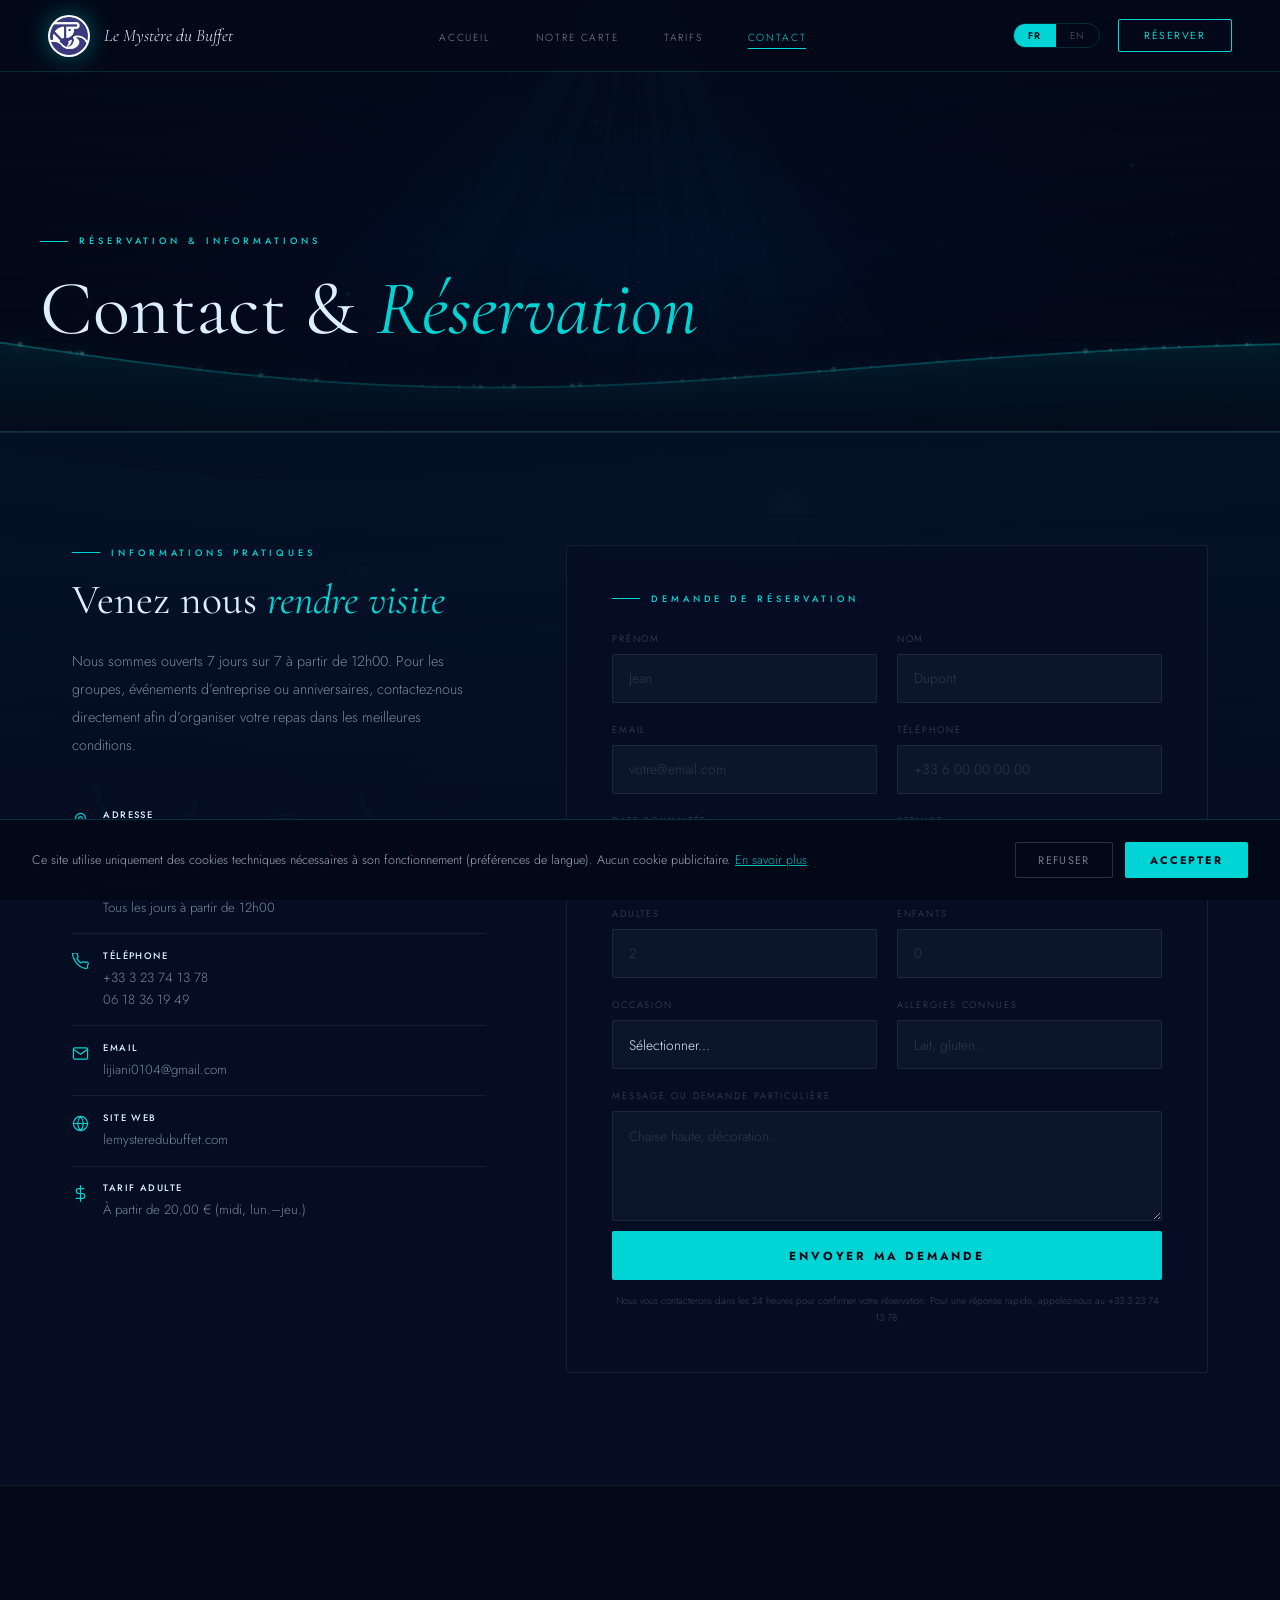
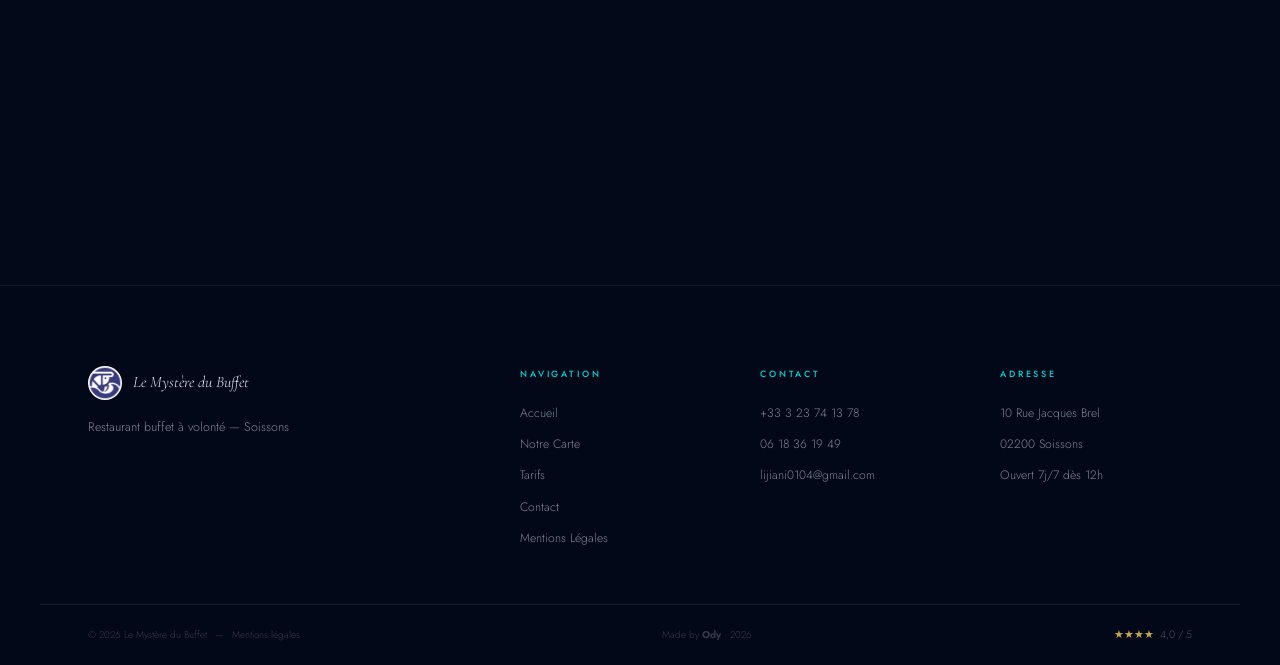
==== pages/contact.html @ 1f1bc8e2 "Site Le Mystère du Buffet" ====
<!DOCTYPE html>
<html lang="fr">
<head>
  <meta charset="UTF-8">
  <meta name="viewport" content="width=device-width, initial-scale=1.0">
  <title>Contact &amp; R&eacute;servation &mdash; Le Myst&egrave;re du Buffet</title>
  <!-- Favicon -->
  <link rel="icon" type="image/x-icon" href="../assets/images/favicon.ico">
  <link rel="icon" type="image/png" sizes="192x192" href="../assets/images/icon-192.png">
  <link rel="apple-touch-icon" href="../assets/images/icon-192.png">
  <!-- Open Graph -->
  <meta property="og:type" content="restaurant">
  <meta property="og:title" content="Contact & Réservation — Le Mystère du Buffet">
  <meta property="og:description" content="Réservez votre table au Mystère du Buffet à Soissons. Formulaire en ligne, téléphone et adresse.">
  <meta property="og:url" content="https://lemysteredubuffet.com/pages/contact.html">
  <meta property="og:image" content="https://lemysteredubuffet.com/assets/images/restaurant.jpg">
  <meta property="og:locale" content="fr_FR">
  <meta property="og:site_name" content="Le Mystère du Buffet">
  <!-- Twitter Card -->
  <meta name="twitter:card" content="summary_large_image">
  <meta name="twitter:title" content="Contact & Réservation — Le Mystère du Buffet">
  <meta name="twitter:description" content="Réservez votre table au Mystère du Buffet à Soissons. Formulaire en ligne, téléphone et adresse.">
  <meta name="twitter:image" content="https://lemysteredubuffet.com/assets/images/restaurant.jpg">
  <!-- Schema.org Restaurant -->
  <script type="application/ld+json">
  {
    "@context": "https://schema.org",
    "@type": "Restaurant",
    "name": "Le Mystère du Buffet",
    "description": "Restaurant buffet à volonté à Soissons. Entrées, plats et desserts illimités.",
    "url": "https://lemysteredubuffet.com",
    "telephone": "+33323741378",
    "email": "lijiani0104@gmail.com",
    "address": {
      "@type": "PostalAddress",
      "streetAddress": "10 Rue Jacques Brel",
      "addressLocality": "Soissons",
      "postalCode": "02200",
      "addressCountry": "FR"
    },
    "geo": {
      "@type": "GeoCoordinates",
      "latitude": 49.3815,
      "longitude": 3.3223
    },
    "openingHoursSpecification": {
      "@type": "OpeningHoursSpecification",
      "dayOfWeek": ["Monday","Tuesday","Wednesday","Thursday","Friday","Saturday","Sunday"],
      "opens": "12:00",
      "closes": "23:00"
    },
    "servesCuisine": "Buffet",
    "priceRange": "€20-€30",
    "aggregateRating": {
      "@type": "AggregateRating",
      "ratingValue": "4.0",
      "reviewCount": "1070"
    },
    "image": "https://lemysteredubuffet.com/assets/images/restaurant.jpg"
  }
  </script>
  <meta name="description" content="R&eacute;servez votre table au Myst&egrave;re du Buffet &agrave; Soissons. Formulaire de contact, horaires, adresse et acc&egrave;s.">
  <link rel="preconnect" href="https://fonts.googleapis.com">
  <link href="https://fonts.googleapis.com/css2?family=Cormorant+Garamond:ital,wght@0,300;0,400;0,600;1,300;1,400;1,600&family=Jost:wght@200;300;400;500;600&display=swap" rel="stylesheet">
  <link rel="stylesheet" href="../assets/css/style.css">
  <link rel="stylesheet" href="../assets/css/pages.css">
</head>
<body>
<canvas id="ocean" style="position:fixed;top:0;left:0;width:100%;height:100%;z-index:0;pointer-events:none"></canvas>
<nav class="nav solid" id="nav">
  <div class="nav-logo" onclick="window.location='../index.html'">
    <img src="../assets/images/logo.png" alt="Logo">
    <span class="nav-logo-name">Le Myst&egrave;re du Buffet</span>
  </div>
  <ul class="nav-links">
    <li><a class="nav-link" href="../index.html" data-fr="Accueil" data-en="Home">Accueil</a></li>
    <li><a class="nav-link" href="menu.html" data-fr="Notre Carte" data-en="Menu">Notre Carte</a></li>
    <li><a class="nav-link" href="tarifs.html" data-fr="Tarifs" data-en="Pricing">Tarifs</a></li>
    <li><a class="nav-link" href="contact.html" data-fr="Contact" data-en="Contact">Contact</a></li>
  </ul>
  <div class="nav-right">
    <div class="lang"><button class="lang-btn" data-lang-btn="fr">FR</button><button class="lang-btn" data-lang-btn="en">EN</button></div>
    <button class="nav-resa" onclick="window.location='contact.html'" data-fr="R&eacute;server" data-en="Book">R&eacute;server</button>
    <button class="ham" id="ham" aria-label="Menu"><span></span><span></span><span></span></button>
  </div>
</nav>
<nav class="mnav" id="mnav">
  <button class="mclose" id="mclose">&#215;</button>
  <a href="../index.html" data-fr="Accueil" data-en="Home">Accueil</a>
  <a href="menu.html" data-fr="Notre Carte" data-en="Menu">Notre Carte</a>
  <a href="tarifs.html" data-fr="Tarifs" data-en="Pricing">Tarifs</a>
  <a href="contact.html" data-fr="Contact" data-en="Contact">Contact</a>
</nav>

<div class="page-hero">
  <div class="phi">
    <p class="lbl" data-fr="R&eacute;servation &amp; Informations" data-en="Reservation &amp; Information">R&eacute;servation &amp; Informations</p>
    <h1>Contact &amp; <em>R&eacute;servation</em></h1>
  </div>
</div>

<section class="sec">
  <div class="wrap">
    <div class="cgrid">
      <div data-reveal>
        <p class="lbl" data-fr="Informations Pratiques" data-en="Practical Information">Informations Pratiques</p>
        <h2 class="sec-title" style="font-size:clamp(1.8rem,3.5vw,2.6rem);margin-bottom:1.4rem" data-fr="Venez nous <em>rendre visite</em>" data-en="Come <em>visit us</em>">Venez nous <em>rendre visite</em></h2>
        <p class="cinfo-text" data-fr="Nous sommes ouverts 7 jours sur 7 &agrave; partir de 12h00. Pour les groupes, &eacute;v&eacute;nements d&rsquo;entreprise ou anniversaires, contactez-nous directement afin d&rsquo;organiser votre repas dans les meilleures conditions." data-en="We are open 7 days a week from 12:00. For groups, corporate events or birthdays, please contact us directly to arrange your meal in the best possible conditions.">Nous sommes ouverts 7 jours sur 7 &agrave; partir de 12h00. Pour les groupes, &eacute;v&eacute;nements d&rsquo;entreprise ou anniversaires, contactez-nous directement afin d&rsquo;organiser votre repas dans les meilleures conditions.</p>
        <div class="clist">
          <div class="citem">
            <span class="cico"><svg viewBox="0 0 24 24"><path d="M12 2C8.13 2 5 5.13 5 9c0 5.25 7 13 7 13s7-7.75 7-13c0-3.87-3.13-7-7-7z"/><circle cx="12" cy="9" r="2.5"/></svg></span>
            <div class="citem-txt"><strong data-fr="Adresse" data-en="Address">Adresse</strong>10 Rue Jacques Brel, 02200 Soissons, France</div>
          </div>
          <div class="citem">
            <span class="cico"><svg viewBox="0 0 24 24"><circle cx="12" cy="12" r="10"/><polyline points="12 6 12 12 16 14"/></svg></span>
            <div class="citem-txt"><strong data-fr="Horaires" data-en="Hours">Horaires</strong><span data-fr="Tous les jours &agrave; partir de 12h00" data-en="Every day from 12:00">Tous les jours &agrave; partir de 12h00</span></div>
          </div>
          <div class="citem">
            <span class="cico"><svg viewBox="0 0 24 24"><path d="M22 16.92v3a2 2 0 01-2.18 2 19.79 19.79 0 01-8.63-3.07A19.5 19.5 0 013.68 9.81 19.79 19.79 0 01.61 1.18 2 2 0 012.6 0h3a2 2 0 012 1.72c.13 1 .37 1.97.73 2.9a2 2 0 01-.45 2.11L6.91 7.91a16 16 0 006.06 6.06l1.18-.98a2 2 0 012.11-.45c.93.36 1.9.6 2.9.73A2 2 0 0122 16.92z"/></svg></span>
            <div class="citem-txt"><strong data-fr="T&eacute;l&eacute;phone" data-en="Phone">T&eacute;l&eacute;phone</strong><a href="tel:+33323741378">+33 3 23 74 13 78</a><br><a href="tel:0618361949">06 18 36 19 49</a></div>
          </div>
          <div class="citem">
            <span class="cico"><svg viewBox="0 0 24 24"><path d="M4 4h16c1.1 0 2 .9 2 2v12c0 1.1-.9 2-2 2H4c-1.1 0-2-.9-2-2V6c0-1.1.9-2 2-2z"/><polyline points="22,6 12,13 2,6"/></svg></span>
            <div class="citem-txt"><strong>Email</strong><a href="mailto:lijiani0104@gmail.com">lijiani0104@gmail.com</a></div>
          </div>
          <div class="citem">
            <span class="cico"><svg viewBox="0 0 24 24"><circle cx="12" cy="12" r="10"/><line x1="2" y1="12" x2="22" y2="12"/><path d="M12 2a15.3 15.3 0 014 10 15.3 15.3 0 01-4 10 15.3 15.3 0 01-4-10 15.3 15.3 0 014-10z"/></svg></span>
            <div class="citem-txt"><strong>Site web</strong><a href="http://lemysteredubuffet.com" target="_blank" rel="noopener">lemysteredubuffet.com</a></div>
          </div>
          <div class="citem">
            <span class="cico"><svg viewBox="0 0 24 24"><line x1="12" y1="1" x2="12" y2="23"/><path d="M17 5H9.5a3.5 3.5 0 000 7h5a3.5 3.5 0 010 7H6"/></svg></span>
            <div class="citem-txt"><strong data-fr="Tarif adulte" data-en="Adult price">Tarif adulte</strong><span data-fr="&Agrave; partir de 20,00 &euro; (midi, lun.&ndash;jeu.)" data-en="From &euro;20.00 (lunch, Mon.&ndash;Thu.)">&Agrave; partir de 20,00 &euro; (midi, lun.&ndash;jeu.)</span></div>
          </div>
        </div>
      </div>
      <div class="cform" data-reveal id="resa-form">
        <p class="lbl" style="margin-bottom:1.5rem" data-fr="Demande de R&eacute;servation" data-en="Reservation Request">Demande de R&eacute;servation</p>
        <div class="fg2">
          <div class="fg"><label data-fr="Pr&eacute;nom" data-en="First Name">Pr&eacute;nom</label><input type="text" name="prenom" data-ph-fr="Jean" data-ph-en="John" placeholder="Jean"></div>
          <div class="fg"><label data-fr="Nom" data-en="Last Name">Nom</label><input type="text" name="nom" data-ph-fr="Dupont" data-ph-en="Smith" placeholder="Dupont"></div>
          <div class="fg"><label>Email</label><input type="email" name="email" placeholder="votre@email.com"></div>
          <div class="fg"><label data-fr="T&eacute;l&eacute;phone" data-en="Phone">T&eacute;l&eacute;phone</label><input type="tel" name="tel" placeholder="+33 6 00 00 00 00"></div>
          <div class="fg"><label data-fr="Date souhait&eacute;e" data-en="Preferred Date">Date souhait&eacute;e</label><input type="date" name="date"></div>
          <div class="fg"><label data-fr="Service" data-en="Service">Service</label><select><option value="" data-fr="Choisir..." data-en="Choose...">Choisir...</option><option value="midi" data-fr="Midi (d&eacute;jeuner)" data-en="Lunch">Midi (d&eacute;jeuner)</option><option value="soir" data-fr="Soir (d&icirc;ner)" data-en="Dinner">Soir (d&icirc;ner)</option></select></div>
          <div class="fg"><label data-fr="Adultes" data-en="Adults">Adultes</label><input type="number" name="adultes" min="1" max="300" placeholder="2"></div>
          <div class="fg"><label data-fr="Enfants" data-en="Children">Enfants</label><input type="number" name="enfants" min="0" max="50" placeholder="0"></div>
          <div class="fg"><label data-fr="Occasion" data-en="Occasion">Occasion</label><select><option value="" data-fr="S&eacute;lectionner..." data-en="Select...">S&eacute;lectionner...</option><option value="standard" data-fr="Repas standard" data-en="Standard meal">Repas standard</option><option value="birthday" data-fr="Anniversaire" data-en="Birthday">Anniversaire</option><option value="business" data-fr="Repas d&rsquo;affaires" data-en="Business meal">Repas d&rsquo;affaires</option><option value="group" data-fr="Repas de groupe" data-en="Group event">Repas de groupe</option><option value="other" data-fr="Autre" data-en="Other">Autre</option></select></div>
          <div class="fg"><label data-fr="Allergies connues" data-en="Known allergies">Allergies connues</label><input type="text" name="allergies" data-ph-fr="Lait, gluten, fruits &agrave; coques..." data-ph-en="Milk, gluten, nuts..." placeholder="Lait, gluten..."></div>
          <div class="fg full"><label data-fr="Message ou demande particuli&egrave;re" data-en="Message or special request">Message ou demande particuli&egrave;re</label><textarea name="message" data-ph-fr="Chaise haute, d&eacute;coration d&rsquo;anniversaire, acc&egrave;s mobilit&eacute; r&eacute;duite..." data-ph-en="High chair, birthday decoration, wheelchair access..." placeholder="Chaise haute, d&eacute;coration..."></textarea></div>
        </div>
        <button class="f-submit" data-fr="Envoyer ma demande" data-en="Send my request">Envoyer ma demande</button>
        <p class="f-note" data-fr="Nous vous contacterons dans les 24 heures pour confirmer votre r&eacute;servation. Pour une r&eacute;ponse rapide, appelez-nous au +33 3 23 74 13 78." data-en="We will contact you within 24 hours to confirm your reservation. For a quick response, call us at +33 3 23 74 13 78.">Nous vous contacterons dans les 24 heures pour confirmer votre r&eacute;servation. Pour une r&eacute;ponse rapide, appelez-nous au +33 3 23 74 13 78.</p>
      </div>
    </div>
  </div>
</section>

<div class="map-wrap">
  <iframe src="https://www.google.com/maps/embed?pb=!1m18!1m12!1m3!1d2598!2d3.3223!3d49.3815!2m3!1f0!2f0!3f0!3m2!1i1024!2i768!4f13.1!3m3!1m2!1s0x47e8c6a1d0000001%3A0x1!2s10+Rue+Jacques+Brel%2C+02200+Soissons%2C+France!5e0!3m2!1sfr!2sfr!4v1" allowfullscreen="" loading="lazy" referrerpolicy="no-referrer-when-downgrade" title="Localisation Le Myst&egrave;re du Buffet"></iframe>
</div>

<footer>
  <div class="footer-grid">
    <div class="footer-brand">
      <div class="logo-row"><img src="../assets/images/logo.png" alt="Logo"><span>Le Myst&egrave;re du Buffet</span></div>
      <p>Restaurant buffet &agrave; volont&eacute; &mdash; Soissons</p>
    </div>
    <div class="fcol">
      <h5 data-fr="Navigation" data-en="Navigation">Navigation</h5>
      <ul>
        <li><a href="../index.html" data-fr="Accueil" data-en="Home">Accueil</a></li>
        <li><a href="menu.html" data-fr="Notre Carte" data-en="Our Menu">Notre Carte</a></li>
        <li><a href="tarifs.html" data-fr="Tarifs" data-en="Pricing">Tarifs</a></li>
        <li><a href="contact.html" data-fr="Contact" data-en="Contact">Contact</a></li>
        <li><a href="mentions-legales.html" data-fr="Mentions L&eacute;gales" data-en="Legal Notice">Mentions L&eacute;gales</a></li>
      </ul>
    </div>
    <div class="fcol"><h5>Contact</h5><ul><li><a href="tel:+33323741378">+33 3 23 74 13 78</a></li><li><a href="tel:0618361949">06 18 36 19 49</a></li><li><a href="mailto:lijiani0104@gmail.com">lijiani0104@gmail.com</a></li></ul></div>
    <div class="fcol"><h5 data-fr="Adresse" data-en="Address">Adresse</h5><ul><li><span>10 Rue Jacques Brel</span></li><li><span>02200 Soissons</span></li><li><span data-fr="Ouvert 7j/7 d&egrave;s 12h" data-en="Open 7d/7 from 12:00">Ouvert 7j/7 d&egrave;s 12h</span></li></ul></div>
  </div>
  <div class="footer-bottom">
    <p>&copy; 2026 Le Myst&egrave;re du Buffet &ensp;&mdash;&ensp; <a href="mentions-legales.html" data-fr="Mentions l&eacute;gales" data-en="Legal notice">Mentions l&eacute;gales</a></p>
    <p>Made by <strong>Ody</strong> &middot; 2026</p>
    <div class="footer-rating"><span class="stars">&#9733;&#9733;&#9733;&#9733;</span><span>4,0 / 5</span></div>
  </div>
</footer>
<script src="../assets/js/ocean.js"></script>
<script src="../assets/js/main.js"></script>
<script src="../assets/js/extras.js"></script>
</body>
</html>
---- assets/css/style.css ----
@import url('https://fonts.googleapis.com/css2?family=Cormorant+Garamond:ital,wght@0,300;0,400;0,600;1,300;1,400;1,600&family=Jost:wght@200;300;400;500;600&display=swap');

*, *::before, *::after { margin:0; padding:0; box-sizing:border-box; }

:root {
  --bg:      #030918;
  --bg2:     #050e24;
  --bg3:     #081230;
  --navy:    #0c1a42;
  --ocean:   #10205e;
  --teal:    #00d4d4;
  --teal2:   #00f0f0;
  --gold:    #c8a84b;
  --white:   #ddeeff;
  --dim:     rgba(221,238,255,0.55);
  --dim2:    rgba(221,238,255,0.28);
  --border:  rgba(0,212,212,0.18);
  --border2: rgba(221,238,255,0.08);
  --glass:   rgba(5,14,36,0.72);
  --glass2:  rgba(3,9,24,0.94);
  --fd: 'Cormorant Garamond', serif;
  --fb: 'Jost', sans-serif;
  --mw: 1200px;
  --ease: cubic-bezier(.4,0,.2,1);
}

html { scroll-behavior:smooth; font-size:16px; }
body {
  background: var(--bg);
  color: var(--white);
  font-family: var(--fb);
  font-weight: 300;
  line-height: 1.7;
  overflow-x: hidden;
}
::-webkit-scrollbar { width:4px; }
::-webkit-scrollbar-track { background:var(--bg); }
::-webkit-scrollbar-thumb { background:var(--teal); border-radius:2px; }
::selection { background:var(--teal); color:var(--bg); }

h1,h2,h3,h4 { font-family:var(--fd); font-weight:400; line-height:1.1; }
em { font-style:italic; color:var(--teal); }
a { text-decoration:none; color:inherit; transition:color .3s var(--ease); }
a:hover { color:var(--teal); }
img { max-width:100%; display:block; }
.wrap { max-width:var(--mw); margin:0 auto; padding:0 2rem; }

/* REVEAL */
[data-reveal] {
  opacity:0;
  transform:translateY(24px);
  transition:opacity .75s var(--ease), transform .75s var(--ease);
}
[data-reveal].revealed { opacity:1; transform:translateY(0); }

/* LABEL */
.lbl {
  display:flex; align-items:center; gap:.7rem;
  font-family:var(--fb); font-size:.58rem; font-weight:500;
  letter-spacing:.42em; text-transform:uppercase; color:var(--teal);
  margin-bottom:1.1rem;
}
.lbl::before { content:''; width:28px; height:1px; background:var(--teal); flex-shrink:0; }

/* BUTTONS */
.btn {
  display:inline-flex; align-items:center; justify-content:center;
  padding:.9rem 2.5rem;
  font-family:var(--fb); font-size:.68rem; font-weight:500;
  letter-spacing:.22em; text-transform:uppercase;
  border:none; cursor:pointer; border-radius:2px;
  transition:all .32s var(--ease); white-space:nowrap;
}
.btn-t { background:var(--teal); color:var(--bg); font-weight:600; }
.btn-t:hover { background:var(--teal2); transform:translateY(-2px); box-shadow:0 10px 32px rgba(0,212,212,.32); color:var(--bg); }
.btn-o { background:transparent; color:var(--white); border:1px solid rgba(221,238,255,.28); }
.btn-o:hover { border-color:rgba(221,238,255,.7); transform:translateY(-2px); }

/* NAV */
.nav {
  position:fixed; top:0; left:0; right:0; z-index:300;
  height:72px; display:flex; align-items:center;
  justify-content:space-between; padding:0 3rem;
  transition:background .4s var(--ease), border-color .4s;
  border-bottom:1px solid transparent;
}
.nav.scrolled, .nav.solid {
  background:rgba(3,9,24,.94);
  backdrop-filter:blur(24px);
  border-color:var(--border);
}
.nav-logo { display:flex; align-items:center; gap:.85rem; cursor:pointer; flex-shrink:0; }
.nav-logo img { width:42px; height:42px; border-radius:50%; filter:drop-shadow(0 0 12px rgba(0,212,212,.4)); }
.nav-logo-name { font-family:var(--fd); font-size:1.1rem; font-style:italic; white-space:nowrap; }
.nav-links { display:flex; list-style:none; gap:2.8rem; }
.nav-link {
  font-size:.64rem; letter-spacing:.18em; text-transform:uppercase;
  color:var(--dim); position:relative; padding-bottom:4px; transition:color .3s;
}
.nav-link::after {
  content:''; position:absolute; bottom:0; left:0;
  width:0; height:1px; background:var(--teal);
  transition:width .3s var(--ease);
}
.nav-link:hover { color:var(--teal2); }
.nav-link:hover::after, .nav-link.active::after { width:100%; }
.nav-link.active { color:var(--teal); }
.nav-right { display:flex; align-items:center; gap:1.1rem; flex-shrink:0; }
.lang { display:flex; border:1px solid var(--border); border-radius:20px; overflow:hidden; }
.lang-btn {
  padding:.3rem .9rem; font-size:.6rem; letter-spacing:.12em; text-transform:uppercase;
  background:transparent; color:var(--dim2); border:none; cursor:pointer;
  font-family:var(--fb); transition:all .22s;
}
.lang-btn.active { background:var(--teal); color:var(--bg); font-weight:600; }
.nav-resa {
  padding:.5rem 1.6rem; background:transparent; border:1px solid var(--teal);
  color:var(--teal); font-family:var(--fb); font-size:.64rem; letter-spacing:.15em;
  text-transform:uppercase; cursor:pointer; border-radius:2px; transition:all .28s; white-space:nowrap;
}
.nav-resa:hover { background:var(--teal); color:var(--bg); }
.ham { display:none; flex-direction:column; gap:5px; cursor:pointer; padding:5px; border:none; background:none; }
.ham span { width:24px; height:2px; background:var(--white); border-radius:2px; display:block; transition:all .32s var(--ease); }
.ham.active span:nth-child(1) { transform:translateY(7px) rotate(45deg); }
.ham.active span:nth-child(2) { opacity:0; transform:scaleX(0); }
.ham.active span:nth-child(3) { transform:translateY(-7px) rotate(-45deg); }

/* MOBILE NAV */
.mnav {
  position:fixed; inset:0; z-index:290;
  background:rgba(3,9,24,.97); backdrop-filter:blur(28px);
  display:flex; flex-direction:column; align-items:center; justify-content:center; gap:2.8rem;
  transform:translateX(100%); transition:transform .44s cubic-bezier(.7,0,.3,1);
}
.mnav.open { transform:translateX(0); }
.mnav a { font-family:var(--fd); font-size:2.5rem; font-style:italic; color:var(--white); transition:color .2s; }
.mnav a:hover { color:var(--teal); }
.mclose { position:absolute; top:1.5rem; right:2rem; background:none; border:none; color:var(--dim2); font-size:1.8rem; cursor:pointer; }

/* FORMS */
.fg { display:flex; flex-direction:column; gap:.44rem; }
label { font-size:.59rem; letter-spacing:.2em; text-transform:uppercase; color:var(--dim2); font-family:var(--fb); }
input, select, textarea {
  background:rgba(221,238,255,.04); border:1px solid var(--border2);
  border-radius:2px; padding:.84rem 1rem; color:var(--white);
  font-family:var(--fb); font-size:.86rem; font-weight:300;
  outline:none; transition:border-color .3s, background .3s;
  width:100%; -webkit-appearance:none;
}
input:focus, select:focus, textarea:focus {
  border-color:rgba(0,212,212,.44); background:rgba(0,212,212,.03);
}
input::placeholder, textarea::placeholder { color:rgba(221,238,255,.16); }
select option { background:var(--bg2); color:var(--white); }
textarea { resize:vertical; min-height:110px; }

/* FOOTER */
footer {
  background:rgba(3,9,24,.96);
  border-top:1px solid var(--border2);
  position:relative; z-index:2;
}
.footer-grid {
  display:grid; grid-template-columns:2fr 1fr 1fr 1fr;
  gap:3rem; padding:5rem 3rem 3.5rem; max-width:var(--mw); margin:0 auto;
}
.footer-brand .logo-row { display:flex; align-items:center; gap:.7rem; margin-bottom:1rem; }
.footer-brand .logo-row img { width:34px; height:34px; border-radius:50%; }
.footer-brand .logo-row span { font-family:var(--fd); font-size:1rem; font-style:italic; }
.footer-brand p { font-size:.78rem; color:var(--dim); line-height:1.88; max-width:240px; }
.fcol h5 { font-family:var(--fb); font-size:.56rem; letter-spacing:.32em; text-transform:uppercase; color:var(--teal); margin-bottom:1.4rem; font-weight:500; }
.fcol ul { list-style:none; display:flex; flex-direction:column; gap:.65rem; }
.fcol ul li, .fcol ul li a { font-size:.76rem; color:var(--dim); transition:color .2s; }
.fcol ul li a:hover { color:var(--teal); }
.footer-bottom {
  max-width:var(--mw); margin:0 auto; padding:1.3rem 3rem;
  border-top:1px solid var(--border2);
  display:flex; justify-content:space-between; align-items:center; flex-wrap:wrap; gap:.8rem;
}
.footer-bottom p { font-size:.62rem; color:rgba(221,238,255,.22); }
.footer-bottom a { font-size:.62rem; color:rgba(221,238,255,.22); }
.footer-bottom a:hover { color:var(--teal); }
.footer-rating { display:flex; align-items:center; gap:.4rem; font-size:.66rem; color:rgba(221,238,255,.32); }
.stars { color:var(--gold); }

/* RESPONSIVE */
@media (max-width:1100px) {
  .footer-grid { grid-template-columns:1fr 1fr; gap:2.5rem; padding:4rem 2rem 3rem; }
  .footer-bottom { padding:1.2rem 2rem; }
  .nav { padding:0 2rem; }
}
@media (max-width:768px) {
  .nav { padding:0 1.2rem; height:64px; }
  .nav-links, .nav-resa { display:none; }
  .ham { display:flex; }
  .footer-grid { grid-template-columns:1fr 1fr; padding:3rem 1.5rem 2rem; gap:2rem; }
  .footer-bottom { flex-direction:column; text-align:center; gap:.5rem; padding:1rem 1.5rem; }
}
@media (max-width:520px) {
  .footer-grid { grid-template-columns:1fr; }
  .btn { padding:.85rem 2rem; font-size:.64rem; }
}
---- assets/css/pages.css ----
/* ───────────────────────────────────────
   PAGE HERO
─────────────────────────────────────── */
.page-hero {
  margin-top: 72px; min-height: 40vh;
  display: flex; align-items: flex-end;
  padding: 2rem 2rem 5rem;
  position: relative; overflow: hidden;
  border-bottom: 1px solid var(--border2);
}
.page-hero::before {
  content: ''; position: absolute; inset: 0;
  background: linear-gradient(180deg,
    rgba(3,9,24,.6) 0%, rgba(3,9,24,.15) 50%, rgba(3,9,24,.88) 100%);
}
.phi { position: relative; z-index: 1; max-width: var(--mw); margin: 0 auto; width: 100%; }
.phi h1 { font-size: clamp(2.6rem, 6vw, 4.8rem); }

/* ───────────────────────────────────────
   SECTIONS
─────────────────────────────────────── */
.sec {
  padding: 7rem 2rem; position: relative; z-index: 1;
  background: rgba(5,14,36,0.88);
  border-top: 1px solid var(--border2);
}
.sec-alt {
  padding: 7rem 2rem; position: relative; z-index: 1;
  background: rgba(3,9,24,0.85);
  border-top: 1px solid var(--border2);
}
.sec-title { font-size: clamp(2rem, 4vw, 3.2rem); margin-bottom: 1.5rem; }

/* ───────────────────────────────────────
   MENU TABS
─────────────────────────────────────── */
.tabs-bar {
  display: flex; border-bottom: 1px solid var(--border2);
  margin-bottom: 3rem; overflow-x: auto; scrollbar-width: none;
  -webkit-overflow-scrolling: touch;
}
.tabs-bar::-webkit-scrollbar { display: none; }
.tab-btn {
  padding: 1rem 1.8rem; background: none; border: none;
  border-bottom: 2px solid transparent; color: var(--dim);
  font-family: var(--fb); font-size: .64rem; letter-spacing: .18em;
  text-transform: uppercase; cursor: pointer; white-space: nowrap;
  transition: all .28s; margin-bottom: -1px; flex-shrink: 0;
}
.tab-btn.active { color: var(--teal); border-bottom-color: var(--teal); }
.tab-btn:hover:not(.active) { color: var(--white); }
[data-tab-panel] { display: none; }
[data-tab-panel].active { display: block; animation: fadePanel .32s ease; }
@keyframes fadePanel { from{opacity:0;transform:translateY(7px)} to{opacity:1;transform:translateY(0)} }

.menu-cat {
  font-family: var(--fd); font-style: italic; font-size: 1.55rem; color: var(--dim);
  margin-bottom: 1.8rem; padding-bottom: .75rem; border-bottom: 1px solid var(--border2);
}
.menu-cat + .menu-cat { margin-top: 3rem; }

/* ───────────────────────────────────────
   DRINKS GRID
─────────────────────────────────────── */
.drinks { display: grid; grid-template-columns: repeat(auto-fill, minmax(280px,1fr)); gap: 1.1rem; }
.dc {
  background: rgba(13,29,74,.45); border: 1px solid var(--border2);
  padding: 1.3rem 1.5rem; border-radius: 3px;
  transition: all .28s var(--ease); position: relative; overflow: hidden;
}
.dc::before {
  content: ''; position: absolute; top:0; left:0; right:0; height:1px;
  background: linear-gradient(to right, var(--teal), transparent);
  transform: scaleX(0); transform-origin: left; transition: transform .38s var(--ease);
}
.dc:hover { border-color: rgba(0,212,212,.2); transform: translateY(-3px); }
.dc:hover::before { transform: scaleX(1); }
.dc-row { display: flex; justify-content: space-between; align-items: baseline; gap: .8rem; }
.dc-name { font-size: .86rem; font-weight: 400; color: var(--white); flex: 1; min-width: 0; }
.dc-vol { font-size: .62rem; color: var(--dim2); margin-left: .3rem; white-space: nowrap; }
.dc-price { font-family: var(--fd); font-size: 1.06rem; color: var(--gold); flex-shrink: 0; }
.dc-note { font-size: .72rem; color: rgba(221,238,255,.36); margin-top: .45rem; font-style: italic; line-height: 1.5; }

/* ───────────────────────────────────────
   COCKTAIL HERO
─────────────────────────────────────── */
.ck-hero {
  display: flex; align-items: center; gap: 2.5rem;
  margin-bottom: 2.8rem; padding: 2rem 2.5rem;
  background: rgba(0,212,212,.04); border: 1px solid var(--border); border-radius: 3px;
  flex-wrap: wrap;
}
.ck-price { font-family: var(--fd); font-size: 4rem; font-style: italic; color: var(--teal); line-height: 1; white-space: nowrap; }
.ck-price.gold { color: var(--gold); }
.ck-hero-info { flex: 1; min-width: 200px; }
.ck-hero-info .lbl { margin-bottom: .4rem; }
.ck-hero-info p { font-size: .78rem; color: var(--dim); line-height: 1.75; }
.ck-al { font-size: .68rem; color: rgba(200,168,75,.65); margin-top: .4rem; font-style: italic; }

/* ───────────────────────────────────────
   COCKTAIL GRID
─────────────────────────────────────── */
.cks { display: grid; grid-template-columns: repeat(auto-fill, minmax(248px,1fr)); gap: 1.1rem; }
.ck {
  background: rgba(13,29,74,.42); border: 1px solid var(--border2);
  padding: 1.5rem 1.6rem; border-radius: 3px; transition: all .3s var(--ease);
}
.ck:hover { border-color: rgba(0,212,212,.22); transform: translateY(-4px); box-shadow: 0 14px 36px rgba(0,0,0,.35); }
.ck h4 { font-family: var(--fb); font-size: .76rem; font-weight: 600; letter-spacing: .14em; text-transform: uppercase; color: var(--teal); margin-bottom: .55rem; }
.ck h4.g { color: var(--gold); }
.ck p { font-size: .76rem; color: var(--dim); line-height: 1.72; }
.ck .al { font-size: .68rem; color: rgba(200,168,75,.65); margin-top: .45rem; font-style: italic; }

/* ───────────────────────────────────────
   TARIFS
─────────────────────────────────────── */
.tarifs-intro { text-align: center; max-width: 680px; margin: 0 auto 4rem; font-size: .9rem; color: var(--dim); line-height: 1.95; }
.tcat { font-family: var(--fd); font-style: italic; font-size: 1.5rem; color: rgba(221,238,255,.42); text-align: center; margin: 3.5rem 0 1.5rem; }
.tcat:first-of-type { margin-top: 0; }
.tgrid { display: grid; grid-template-columns: repeat(3,1fr); gap: 1.4rem; margin-bottom: 1.4rem; }
.tgrid2 { display: grid; grid-template-columns: 1fr 1fr; gap: 1.4rem; margin-bottom: 1.4rem; }
.tc {
  background: rgba(13,29,74,.48); border: 1px solid var(--border2);
  border-radius: 3px; overflow: hidden; transition: transform .3s var(--ease);
}
.tc.feat { border-color: rgba(0,212,212,.38); box-shadow: 0 0 40px rgba(0,212,212,.07); }
.tc:hover { transform: translateY(-4px); }
.tc-head { padding: 1.8rem; text-align: center; background: linear-gradient(145deg, rgba(10,21,56,.9), rgba(16,32,94,.55)); }
.tc.feat .tc-head { background: linear-gradient(135deg, var(--teal), #005599); }
.tc.feat .tc-who, .tc.feat .tc-when { color: rgba(3,9,24,.9); }
.tc-who { font-family: var(--fd); font-size: 1.45rem; font-style: italic; }
.tc-when { font-size: .6rem; letter-spacing: .2em; text-transform: uppercase; color: var(--dim); margin-top: .3rem; }
.tc-body { padding: 1.6rem; }
.tc-row { display: flex; justify-content: space-between; align-items: center; padding: .65rem 0; border-bottom: 1px solid var(--border2); }
.tc-row:last-child { border-bottom: none; }
.tc-svc { font-size: .63rem; letter-spacing: .14em; text-transform: uppercase; color: var(--dim); }
.tc-price { font-family: var(--fd); font-size: 1.15rem; color: var(--gold); }
.tc.feat .tc-price { color: var(--teal); }

.extras { display: grid; grid-template-columns: 1fr 1fr; gap: 1.4rem; margin-top: 1.5rem; }
.extra { background: rgba(0,212,212,.05); border: 1px solid var(--border); border-radius: 3px; padding: 1.8rem 2rem; text-align: center; }
.extra.gx { border-color: rgba(200,168,75,.22); background: rgba(200,168,75,.04); }
.extra-n { font-family: var(--fd); font-size: 2.8rem; font-style: italic; color: var(--teal); line-height: 1; }
.extra-n.g { color: var(--gold); }
.extra p { font-size: .78rem; color: var(--dim); margin-top: .5rem; line-height: 1.65; }

.drinks-rule { text-align: center; border: 1px solid var(--border); border-radius: 3px; padding: 2.8rem 2rem; background: rgba(13,29,74,.28); margin-top: 2rem; }
.dr-n { font-family: var(--fd); font-size: 5.5rem; font-style: italic; color: var(--teal); line-height: 1; }
.dr-t { font-size: .8rem; color: var(--dim); margin-top: .5rem; line-height: 1.8; }

/* ───────────────────────────────────────
   CONTACT
─────────────────────────────────────── */
.cgrid { display: grid; grid-template-columns: 1fr 1.55fr; gap: 5rem; align-items: start; }
.cinfo-text { font-size: .9rem; color: var(--dim); line-height: 1.95; margin-bottom: 2.2rem; }
.clist { display: flex; flex-direction: column; }
.citem { display: flex; align-items: flex-start; gap: .9rem; padding: .9rem 0; border-bottom: 1px solid var(--border2); }
.citem:last-child { border-bottom: none; }
.cico { flex-shrink: 0; width: 17px; height: 17px; margin-top: .12rem; }
.cico svg { width:100%; height:100%; fill:none; stroke:var(--teal); stroke-width:1.7; stroke-linecap:round; stroke-linejoin:round; }
.citem-txt { font-size: .83rem; color: var(--dim); line-height: 1.65; min-width: 0; }
.citem-txt strong { color: var(--white); display: block; font-size: .59rem; letter-spacing: .15em; text-transform: uppercase; margin-bottom: .18rem; font-family: var(--fb); font-weight: 500; }
.citem-txt a { color: var(--dim); word-break: break-all; }
.citem-txt a:hover { color: var(--teal); }

.cform {
  background: rgba(5,14,36,0.82); backdrop-filter: blur(16px);
  border: 1px solid var(--border2); border-radius: 3px; padding: 2.8rem;
}
.fg2 { display: grid; grid-template-columns: 1fr 1fr; gap: 1.2rem; }
.fg.full { grid-column: 1/-1; }
.f-submit {
  width: 100%; padding: 1.05rem; background: var(--teal); color: var(--bg);
  font-family: var(--fb); font-size: .73rem; font-weight: 700; letter-spacing: .24em;
  text-transform: uppercase; border: none; cursor: pointer; border-radius: 2px;
  transition: all .3s var(--ease); margin-top: .6rem;
}
.f-submit:hover { background: var(--teal2); transform: translateY(-2px); box-shadow: 0 8px 28px rgba(0,212,212,.24); }
.f-note { font-size: .62rem; color: rgba(221,238,255,.25); text-align: center; margin-top: .8rem; line-height: 1.7; }

.map-wrap { width: 100%; height: 400px; overflow: hidden; border-top: 1px solid var(--border2); }
.map-wrap iframe { width: 100%; height: 100%; border: 0; filter: saturate(0.5) brightness(0.8); }

/* ───────────────────────────────────────
   LEGAL
─────────────────────────────────────── */
.legal { max-width: 780px; margin: 0 auto; padding: 6rem 2rem; position: relative; z-index: 1; }
.legal h2 { font-size: 1.7rem; margin: 3rem 0 .8rem; }
.legal h2:first-of-type { margin-top: 0; }
.legal p, .legal li { font-size: .87rem; color: var(--dim); line-height: 1.92; margin-bottom: .75rem; }
.legal ul { padding-left: 1.5rem; margin-bottom: .75rem; }
.legal a { color: var(--teal); }
.legal a:hover { text-decoration: underline; }
.ld { width: 36px; height: 1px; background: var(--teal); margin: .8rem 0 1.8rem; }

/* ───────────────────────────────────────
   RESPONSIVE — TABLET
─────────────────────────────────────── */
@media (max-width: 1100px) {
  .tgrid { grid-template-columns: 1fr 1fr; }
  .cgrid { grid-template-columns: 1fr; gap: 3rem; }
}

/* ───────────────────────────────────────
   RESPONSIVE — MOBILE
─────────────────────────────────────── */
@media (max-width: 768px) {
  .sec, .sec-alt { padding: 4rem 1.2rem; }
  .page-hero { min-height: 28vh; padding: 1.5rem 1.2rem 3rem; margin-top: 64px; }
  .phi h1 { font-size: clamp(2rem, 9vw, 3.2rem); }

  /* menu */
  .tabs-bar { margin-bottom: 2rem; }
  .tab-btn { padding: .85rem 1.1rem; font-size: .58rem; letter-spacing: .12em; }
  .drinks { grid-template-columns: 1fr; }
  .cks { grid-template-columns: 1fr; }
  .ck-hero { flex-direction: column; gap: 1.2rem; text-align: center; padding: 1.5rem; }
  .ck-price { font-size: 3rem; }
  .menu-cat { font-size: 1.3rem; }

  /* tarifs */
  .tgrid { grid-template-columns: 1fr; }
  .tgrid2 { grid-template-columns: 1fr; }
  .extras { grid-template-columns: 1fr; }
  .tarifs-intro { font-size: .84rem; }
  .drinks-rule { padding: 2rem 1.2rem; }
  .dr-n { font-size: 4rem; }

  /* contact */
  .cform { padding: 2rem 1.5rem; }
  .fg2 { grid-template-columns: 1fr; }
  .fg.full { grid-column: 1; }
  .map-wrap { height: 300px; }

  /* legal */
  .legal { padding: 4rem 1.2rem; }
  .legal h2 { font-size: 1.4rem; }
}

@media (max-width: 520px) {
  .extras { grid-template-columns: 1fr; }
  .ck-hero { padding: 1.2rem; }
  .drinks-rule { padding: 1.8rem 1rem; }
  .tab-btn { padding: .8rem .9rem; font-size: .56rem; }
  .cform { padding: 1.6rem 1.2rem; }
  input, select, textarea { padding: .75rem .9rem; font-size: .82rem; }
}
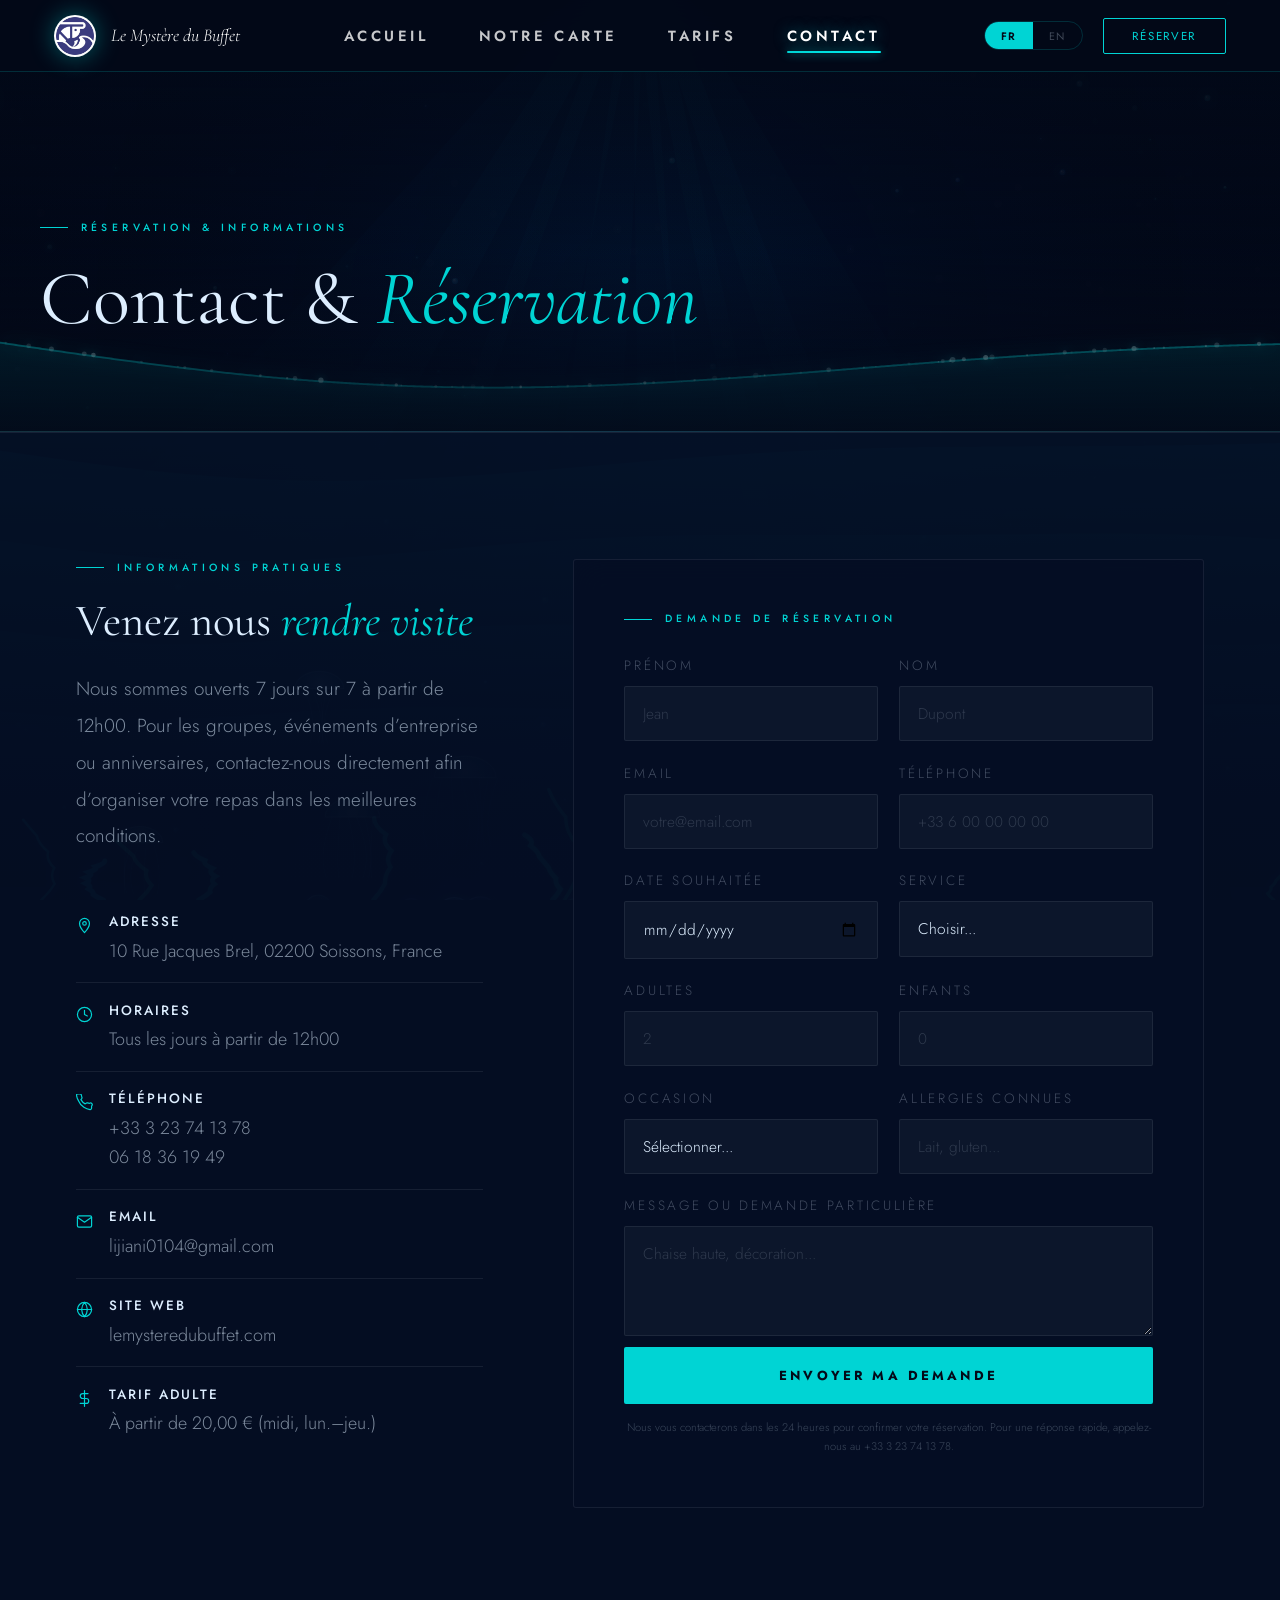
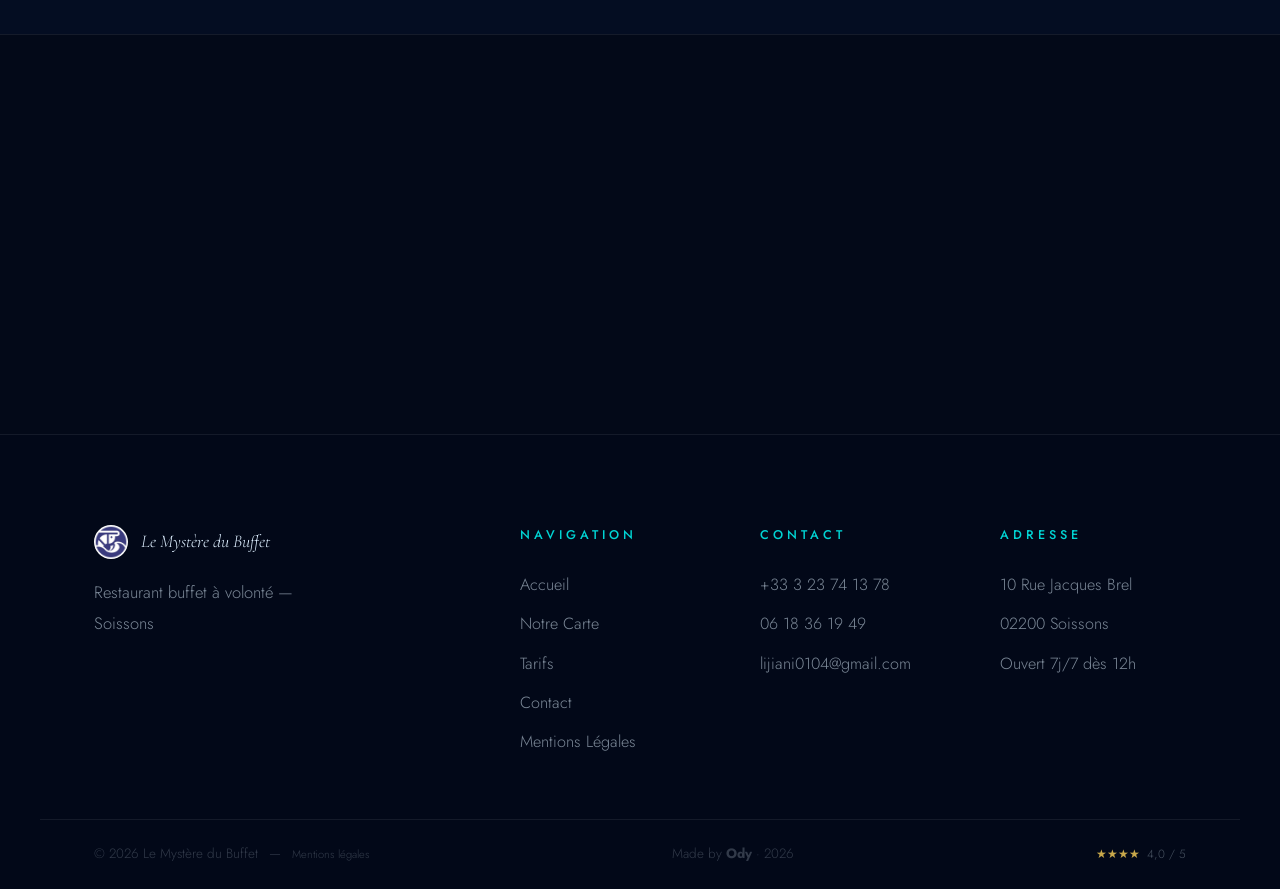
==== commit 4c95112a: "lang switcher active sur FR, suppression cookie banner, logo nav plus petit Co-Authored-By: Claude O" ====
--- a/pages/contact.html
+++ b/pages/contact.html
@@ -79,7 +79,7 @@
     <li><a class="nav-link" href="contact.html" data-fr="Contact" data-en="Contact">Contact</a></li>
   </ul>
   <div class="nav-right">
-    <div class="lang"><button class="lang-btn" data-lang-btn="fr">FR</button><button class="lang-btn" data-lang-btn="en">EN</button></div>
+    <div class="lang"><button class="lang-btn active" data-lang-btn="fr">FR</button><button class="lang-btn" data-lang-btn="en">EN</button></div>
     <button class="nav-resa" onclick="window.location='contact.html'" data-fr="R&eacute;server" data-en="Book">R&eacute;server</button>
     <button class="ham" id="ham" aria-label="Menu"><span></span><span></span><span></span></button>
   </div>
--- a/assets/css/style.css
+++ b/assets/css/style.css
@@ -24,7 +24,7 @@
   --ease: cubic-bezier(.4,0,.2,1);
 }
 
-html { scroll-behavior:smooth; font-size:16px; }
+html { scroll-behavior:smooth; font-size:18px; }
 body {
   background: var(--bg);
   color: var(--white);
@@ -91,20 +91,36 @@
 }
 .nav-logo { display:flex; align-items:center; gap:.85rem; cursor:pointer; flex-shrink:0; }
 .nav-logo img { width:42px; height:42px; border-radius:50%; filter:drop-shadow(0 0 12px rgba(0,212,212,.4)); }
-.nav-logo-name { font-family:var(--fd); font-size:1.1rem; font-style:italic; white-space:nowrap; }
+.nav-logo-name { font-family:var(--fd); font-size:1rem; font-style:italic; white-space:nowrap; color:#fff; }
 .nav-links { display:flex; list-style:none; gap:2.8rem; }
 .nav-link {
-  font-size:.64rem; letter-spacing:.18em; text-transform:uppercase;
-  color:var(--dim); position:relative; padding-bottom:4px; transition:color .3s;
+  font-family:var(--fb);
+  font-size:.82rem;
+  font-weight:600;
+  letter-spacing:.24em;
+  text-transform:uppercase;
+  color:rgba(255,255,255,0.78);
+  position:relative;
+  padding-bottom:6px;
+  transition:color .25s, text-shadow .25s;
 }
 .nav-link::after {
   content:''; position:absolute; bottom:0; left:0;
-  width:0; height:1px; background:var(--teal);
-  transition:width .3s var(--ease);
-}
-.nav-link:hover { color:var(--teal2); }
+  width:0; height:2px;
+  background:linear-gradient(to right, var(--teal), var(--teal2));
+  border-radius:2px;
+  box-shadow:0 0 10px rgba(0,212,212,.8);
+  transition:width .32s var(--ease);
+}
+.nav-link:hover {
+  color:#fff;
+  text-shadow:0 0 18px rgba(255,255,255,.35);
+}
 .nav-link:hover::after, .nav-link.active::after { width:100%; }
-.nav-link.active { color:var(--teal); }
+.nav-link.active {
+  color:#fff;
+  text-shadow:0 0 14px rgba(0,212,212,.5);
+}
 .nav-right { display:flex; align-items:center; gap:1.1rem; flex-shrink:0; }
 .lang { display:flex; border:1px solid var(--border); border-radius:20px; overflow:hidden; }
 .lang-btn {
@@ -139,7 +155,7 @@
 
 /* FORMS */
 .fg { display:flex; flex-direction:column; gap:.44rem; }
-label { font-size:.59rem; letter-spacing:.2em; text-transform:uppercase; color:var(--dim2); font-family:var(--fb); }
+label { font-size:.75rem; letter-spacing:.2em; text-transform:uppercase; color:var(--dim2); font-family:var(--fb); }
 input, select, textarea {
   background:rgba(221,238,255,.04); border:1px solid var(--border2);
   border-radius:2px; padding:.84rem 1rem; color:var(--white);
@@ -167,17 +183,17 @@
 .footer-brand .logo-row { display:flex; align-items:center; gap:.7rem; margin-bottom:1rem; }
 .footer-brand .logo-row img { width:34px; height:34px; border-radius:50%; }
 .footer-brand .logo-row span { font-family:var(--fd); font-size:1rem; font-style:italic; }
-.footer-brand p { font-size:.78rem; color:var(--dim); line-height:1.88; max-width:240px; }
-.fcol h5 { font-family:var(--fb); font-size:.56rem; letter-spacing:.32em; text-transform:uppercase; color:var(--teal); margin-bottom:1.4rem; font-weight:500; }
+.footer-brand p { font-size:.92rem; color:var(--dim); line-height:1.88; max-width:240px; }
+.fcol h5 { font-family:var(--fb); font-size:.7rem; letter-spacing:.32em; text-transform:uppercase; color:var(--teal); margin-bottom:1.4rem; font-weight:500; }
 .fcol ul { list-style:none; display:flex; flex-direction:column; gap:.65rem; }
-.fcol ul li, .fcol ul li a { font-size:.76rem; color:var(--dim); transition:color .2s; }
+.fcol ul li, .fcol ul li a { font-size:.9rem; color:var(--dim); transition:color .2s; }
 .fcol ul li a:hover { color:var(--teal); }
 .footer-bottom {
   max-width:var(--mw); margin:0 auto; padding:1.3rem 3rem;
   border-top:1px solid var(--border2);
   display:flex; justify-content:space-between; align-items:center; flex-wrap:wrap; gap:.8rem;
 }
-.footer-bottom p { font-size:.62rem; color:rgba(221,238,255,.22); }
+.footer-bottom p { font-size:.75rem; color:rgba(221,238,255,.22); }
 .footer-bottom a { font-size:.62rem; color:rgba(221,238,255,.22); }
 .footer-bottom a:hover { color:var(--teal); }
 .footer-rating { display:flex; align-items:center; gap:.4rem; font-size:.66rem; color:rgba(221,238,255,.32); }
--- a/assets/css/pages.css
+++ b/assets/css/pages.css
@@ -41,9 +41,9 @@
 }
 .tabs-bar::-webkit-scrollbar { display: none; }
 .tab-btn {
-  padding: 1rem 1.8rem; background: none; border: none;
-  border-bottom: 2px solid transparent; color: var(--dim);
-  font-family: var(--fb); font-size: .64rem; letter-spacing: .18em;
+  padding: 1.1rem 2rem; background: none; border: none;
+  border-bottom: 2px solid transparent; color: rgba(221,238,255,.75);
+  font-family: var(--fb); font-size: .78rem; letter-spacing: .18em; font-weight:500;
   text-transform: uppercase; cursor: pointer; white-space: nowrap;
   transition: all .28s; margin-bottom: -1px; flex-shrink: 0;
 }
@@ -54,7 +54,7 @@
 @keyframes fadePanel { from{opacity:0;transform:translateY(7px)} to{opacity:1;transform:translateY(0)} }
 
 .menu-cat {
-  font-family: var(--fd); font-style: italic; font-size: 1.55rem; color: var(--dim);
+  font-family: var(--fd); font-style: italic; font-size: 2.2rem; color: rgba(221,238,255,.85);
   margin-bottom: 1.8rem; padding-bottom: .75rem; border-bottom: 1px solid var(--border2);
 }
 .menu-cat + .menu-cat { margin-top: 3rem; }
@@ -65,7 +65,7 @@
 .drinks { display: grid; grid-template-columns: repeat(auto-fill, minmax(280px,1fr)); gap: 1.1rem; }
 .dc {
   background: rgba(13,29,74,.45); border: 1px solid var(--border2);
-  padding: 1.3rem 1.5rem; border-radius: 3px;
+  padding: 1.5rem 1.8rem; border-radius: 3px;
   transition: all .28s var(--ease); position: relative; overflow: hidden;
 }
 .dc::before {
@@ -76,9 +76,9 @@
 .dc:hover { border-color: rgba(0,212,212,.2); transform: translateY(-3px); }
 .dc:hover::before { transform: scaleX(1); }
 .dc-row { display: flex; justify-content: space-between; align-items: baseline; gap: .8rem; }
-.dc-name { font-size: .86rem; font-weight: 400; color: var(--white); flex: 1; min-width: 0; }
-.dc-vol { font-size: .62rem; color: var(--dim2); margin-left: .3rem; white-space: nowrap; }
-.dc-price { font-family: var(--fd); font-size: 1.06rem; color: var(--gold); flex-shrink: 0; }
+.dc-name { font-size: 1.1rem; font-weight: 500; color: #ffffff; flex: 1; min-width: 0; }
+.dc-vol { font-size: .82rem; color: var(--dim2); margin-left: .4rem; white-space: nowrap; }
+.dc-price { font-family: var(--fd); font-size: 1.5rem; color: var(--gold); flex-shrink: 0; }
 .dc-note { font-size: .72rem; color: rgba(221,238,255,.36); margin-top: .45rem; font-style: italic; line-height: 1.5; }
 
 /* ───────────────────────────────────────
@@ -90,11 +90,11 @@
   background: rgba(0,212,212,.04); border: 1px solid var(--border); border-radius: 3px;
   flex-wrap: wrap;
 }
-.ck-price { font-family: var(--fd); font-size: 4rem; font-style: italic; color: var(--teal); line-height: 1; white-space: nowrap; }
+.ck-price { font-family: var(--fd); font-size: 4.5rem; font-style: italic; color: var(--teal); line-height: 1; white-space: nowrap; }
 .ck-price.gold { color: var(--gold); }
 .ck-hero-info { flex: 1; min-width: 200px; }
 .ck-hero-info .lbl { margin-bottom: .4rem; }
-.ck-hero-info p { font-size: .78rem; color: var(--dim); line-height: 1.75; }
+.ck-hero-info p { font-size: .92rem; color: var(--dim); line-height: 1.75; }
 .ck-al { font-size: .68rem; color: rgba(200,168,75,.65); margin-top: .4rem; font-style: italic; }
 
 /* ───────────────────────────────────────
@@ -106,15 +106,15 @@
   padding: 1.5rem 1.6rem; border-radius: 3px; transition: all .3s var(--ease);
 }
 .ck:hover { border-color: rgba(0,212,212,.22); transform: translateY(-4px); box-shadow: 0 14px 36px rgba(0,0,0,.35); }
-.ck h4 { font-family: var(--fb); font-size: .76rem; font-weight: 600; letter-spacing: .14em; text-transform: uppercase; color: var(--teal); margin-bottom: .55rem; }
+.ck h4 { font-family: var(--fb); font-size: 1rem; font-weight: 700; letter-spacing: .14em; text-transform: uppercase; color: var(--teal); margin-bottom: .65rem; }
 .ck h4.g { color: var(--gold); }
-.ck p { font-size: .76rem; color: var(--dim); line-height: 1.72; }
+.ck p { font-size: 1rem; color: var(--dim); line-height: 1.75; }
 .ck .al { font-size: .68rem; color: rgba(200,168,75,.65); margin-top: .45rem; font-style: italic; }
 
 /* ───────────────────────────────────────
    TARIFS
 ─────────────────────────────────────── */
-.tarifs-intro { text-align: center; max-width: 680px; margin: 0 auto 4rem; font-size: .9rem; color: var(--dim); line-height: 1.95; }
+.tarifs-intro { text-align: center; max-width: 680px; margin: 0 auto 4rem; font-size: 1.05rem; color: var(--dim); line-height: 1.95; }
 .tcat { font-family: var(--fd); font-style: italic; font-size: 1.5rem; color: rgba(221,238,255,.42); text-align: center; margin: 3.5rem 0 1.5rem; }
 .tcat:first-of-type { margin-top: 0; }
 .tgrid { display: grid; grid-template-columns: repeat(3,1fr); gap: 1.4rem; margin-bottom: 1.4rem; }
@@ -129,12 +129,12 @@
 .tc.feat .tc-head { background: linear-gradient(135deg, var(--teal), #005599); }
 .tc.feat .tc-who, .tc.feat .tc-when { color: rgba(3,9,24,.9); }
 .tc-who { font-family: var(--fd); font-size: 1.45rem; font-style: italic; }
-.tc-when { font-size: .6rem; letter-spacing: .2em; text-transform: uppercase; color: var(--dim); margin-top: .3rem; }
+.tc-when { font-size: .78rem; letter-spacing: .2em; text-transform: uppercase; color: var(--dim); margin-top: .3rem; }
 .tc-body { padding: 1.6rem; }
 .tc-row { display: flex; justify-content: space-between; align-items: center; padding: .65rem 0; border-bottom: 1px solid var(--border2); }
 .tc-row:last-child { border-bottom: none; }
-.tc-svc { font-size: .63rem; letter-spacing: .14em; text-transform: uppercase; color: var(--dim); }
-.tc-price { font-family: var(--fd); font-size: 1.15rem; color: var(--gold); }
+.tc-svc { font-size: .82rem; letter-spacing: .14em; text-transform: uppercase; color: var(--dim); }
+.tc-price { font-family: var(--fd); font-size: 1.45rem; color: var(--gold); }
 .tc.feat .tc-price { color: var(--teal); }
 
 .extras { display: grid; grid-template-columns: 1fr 1fr; gap: 1.4rem; margin-top: 1.5rem; }
@@ -146,20 +146,20 @@
 
 .drinks-rule { text-align: center; border: 1px solid var(--border); border-radius: 3px; padding: 2.8rem 2rem; background: rgba(13,29,74,.28); margin-top: 2rem; }
 .dr-n { font-family: var(--fd); font-size: 5.5rem; font-style: italic; color: var(--teal); line-height: 1; }
-.dr-t { font-size: .8rem; color: var(--dim); margin-top: .5rem; line-height: 1.8; }
+.dr-t { font-size: 1rem; color: var(--dim); margin-top: .5rem; line-height: 1.8; }
 
 /* ───────────────────────────────────────
    CONTACT
 ─────────────────────────────────────── */
 .cgrid { display: grid; grid-template-columns: 1fr 1.55fr; gap: 5rem; align-items: start; }
-.cinfo-text { font-size: .9rem; color: var(--dim); line-height: 1.95; margin-bottom: 2.2rem; }
+.cinfo-text { font-size: 1.05rem; color: var(--dim); line-height: 1.95; margin-bottom: 2.2rem; }
 .clist { display: flex; flex-direction: column; }
 .citem { display: flex; align-items: flex-start; gap: .9rem; padding: .9rem 0; border-bottom: 1px solid var(--border2); }
 .citem:last-child { border-bottom: none; }
 .cico { flex-shrink: 0; width: 17px; height: 17px; margin-top: .12rem; }
 .cico svg { width:100%; height:100%; fill:none; stroke:var(--teal); stroke-width:1.7; stroke-linecap:round; stroke-linejoin:round; }
-.citem-txt { font-size: .83rem; color: var(--dim); line-height: 1.65; min-width: 0; }
-.citem-txt strong { color: var(--white); display: block; font-size: .59rem; letter-spacing: .15em; text-transform: uppercase; margin-bottom: .18rem; font-family: var(--fb); font-weight: 500; }
+.citem-txt { font-size: 1rem; color: var(--dim); line-height: 1.65; min-width: 0; }
+.citem-txt strong { color: var(--white); display: block; font-size: .75rem; letter-spacing: .15em; text-transform: uppercase; margin-bottom: .18rem; font-family: var(--fb); font-weight: 500; }
 .citem-txt a { color: var(--dim); word-break: break-all; }
 .citem-txt a:hover { color: var(--teal); }
 
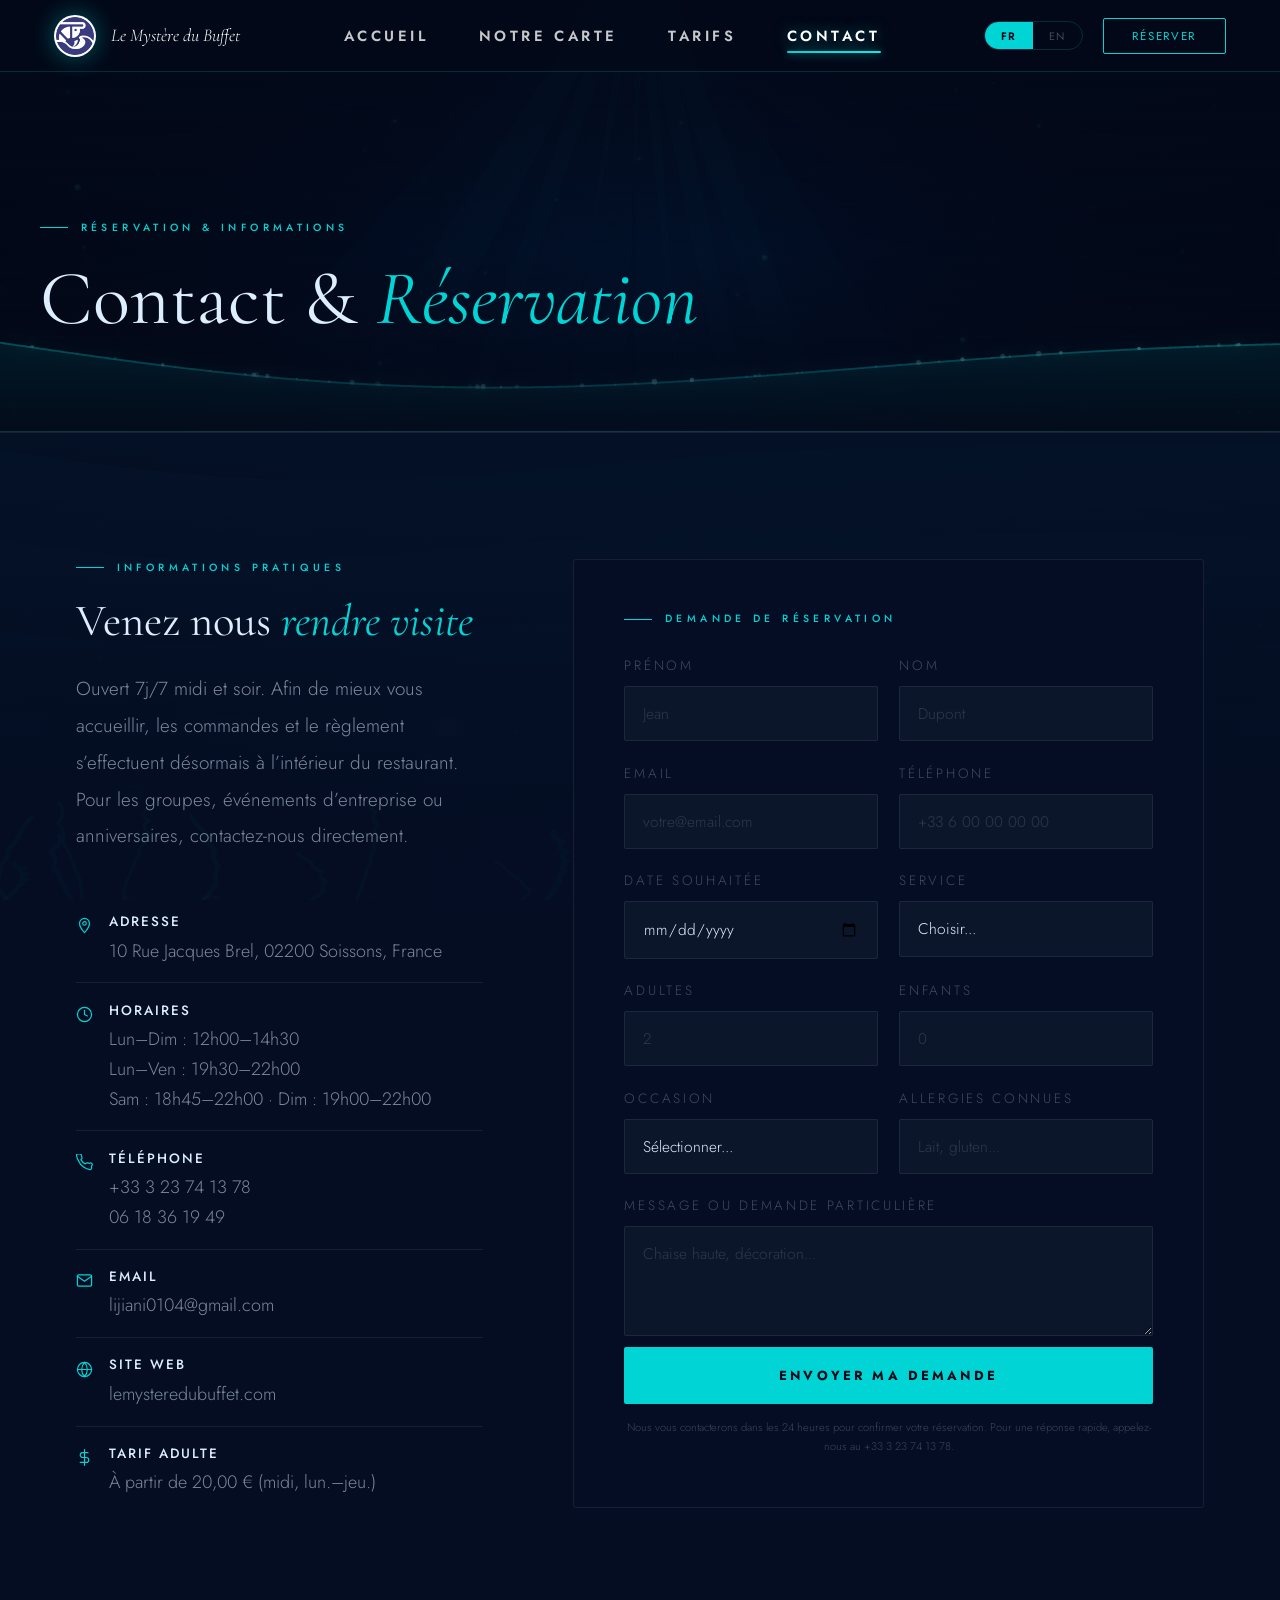
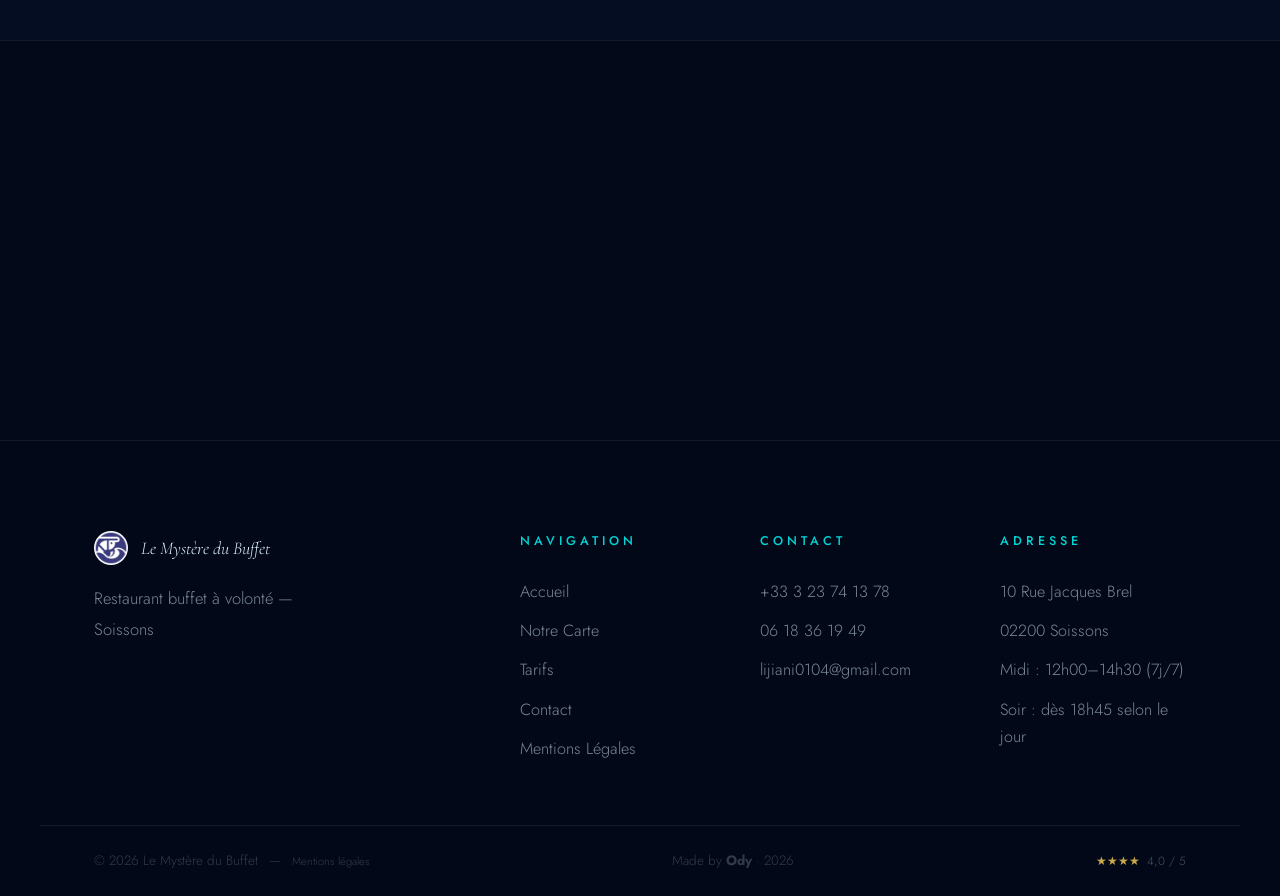
==== commit 7719187f: "horaires detailles, bandeau info, aire de jeux, 3 boissons mises en avant, lien PDF boissons - Horai" ====
--- a/pages/contact.html
+++ b/pages/contact.html
@@ -43,12 +43,32 @@
       "latitude": 49.3815,
       "longitude": 3.3223
     },
-    "openingHoursSpecification": {
-      "@type": "OpeningHoursSpecification",
-      "dayOfWeek": ["Monday","Tuesday","Wednesday","Thursday","Friday","Saturday","Sunday"],
-      "opens": "12:00",
-      "closes": "23:00"
-    },
+    "openingHoursSpecification": [
+      {
+        "@type": "OpeningHoursSpecification",
+        "dayOfWeek": ["Monday","Tuesday","Wednesday","Thursday","Friday","Saturday","Sunday"],
+        "opens": "12:00",
+        "closes": "14:30"
+      },
+      {
+        "@type": "OpeningHoursSpecification",
+        "dayOfWeek": ["Monday","Tuesday","Wednesday","Thursday","Friday"],
+        "opens": "19:30",
+        "closes": "22:00"
+      },
+      {
+        "@type": "OpeningHoursSpecification",
+        "dayOfWeek": ["Saturday"],
+        "opens": "18:45",
+        "closes": "22:00"
+      },
+      {
+        "@type": "OpeningHoursSpecification",
+        "dayOfWeek": ["Sunday"],
+        "opens": "19:00",
+        "closes": "22:00"
+      }
+    ],
     "servesCuisine": "Buffet",
     "priceRange": "€20-€30",
     "aggregateRating": {
@@ -105,7 +125,7 @@
       <div data-reveal>
         <p class="lbl" data-fr="Informations Pratiques" data-en="Practical Information">Informations Pratiques</p>
         <h2 class="sec-title" style="font-size:clamp(1.8rem,3.5vw,2.6rem);margin-bottom:1.4rem" data-fr="Venez nous <em>rendre visite</em>" data-en="Come <em>visit us</em>">Venez nous <em>rendre visite</em></h2>
-        <p class="cinfo-text" data-fr="Nous sommes ouverts 7 jours sur 7 &agrave; partir de 12h00. Pour les groupes, &eacute;v&eacute;nements d&rsquo;entreprise ou anniversaires, contactez-nous directement afin d&rsquo;organiser votre repas dans les meilleures conditions." data-en="We are open 7 days a week from 12:00. For groups, corporate events or birthdays, please contact us directly to arrange your meal in the best possible conditions.">Nous sommes ouverts 7 jours sur 7 &agrave; partir de 12h00. Pour les groupes, &eacute;v&eacute;nements d&rsquo;entreprise ou anniversaires, contactez-nous directement afin d&rsquo;organiser votre repas dans les meilleures conditions.</p>
+        <p class="cinfo-text" data-fr="Ouvert 7j/7 midi et soir. Afin de mieux vous accueillir, les commandes et le r&egrave;glement s&rsquo;effectuent d&eacute;sormais &agrave; l&rsquo;int&eacute;rieur du restaurant. Pour les groupes, &eacute;v&eacute;nements d&rsquo;entreprise ou anniversaires, contactez-nous directement." data-en="Open 7 days a week for lunch and dinner. To better welcome you, orders and payments are now made inside the restaurant. For groups, corporate events or birthdays, please contact us directly.">Ouvert 7j/7 midi et soir. Afin de mieux vous accueillir, les commandes et le r&egrave;glement s&rsquo;effectuent d&eacute;sormais &agrave; l&rsquo;int&eacute;rieur du restaurant. Pour les groupes, &eacute;v&eacute;nements d&rsquo;entreprise ou anniversaires, contactez-nous directement.</p>
         <div class="clist">
           <div class="citem">
             <span class="cico"><svg viewBox="0 0 24 24"><path d="M12 2C8.13 2 5 5.13 5 9c0 5.25 7 13 7 13s7-7.75 7-13c0-3.87-3.13-7-7-7z"/><circle cx="12" cy="9" r="2.5"/></svg></span>
@@ -113,7 +133,7 @@
           </div>
           <div class="citem">
             <span class="cico"><svg viewBox="0 0 24 24"><circle cx="12" cy="12" r="10"/><polyline points="12 6 12 12 16 14"/></svg></span>
-            <div class="citem-txt"><strong data-fr="Horaires" data-en="Hours">Horaires</strong><span data-fr="Tous les jours &agrave; partir de 12h00" data-en="Every day from 12:00">Tous les jours &agrave; partir de 12h00</span></div>
+            <div class="citem-txt"><strong data-fr="Horaires" data-en="Hours">Horaires</strong><span data-fr="Lun&ndash;Dim : 12h00&ndash;14h30<br>Lun&ndash;Ven : 19h30&ndash;22h00<br>Sam : 18h45&ndash;22h00 &middot; Dim : 19h00&ndash;22h00" data-en="Mon&ndash;Sun: 12:00&ndash;2:30pm<br>Mon&ndash;Fri: 7:30&ndash;10pm<br>Sat: 6:45&ndash;10pm &middot; Sun: 7:00&ndash;10pm">Lun&ndash;Dim : 12h00&ndash;14h30<br>Lun&ndash;Ven : 19h30&ndash;22h00<br>Sam : 18h45&ndash;22h00 &middot; Dim : 19h00&ndash;22h00</span></div>
           </div>
           <div class="citem">
             <span class="cico"><svg viewBox="0 0 24 24"><path d="M22 16.92v3a2 2 0 01-2.18 2 19.79 19.79 0 01-8.63-3.07A19.5 19.5 0 013.68 9.81 19.79 19.79 0 01.61 1.18 2 2 0 012.6 0h3a2 2 0 012 1.72c.13 1 .37 1.97.73 2.9a2 2 0 01-.45 2.11L6.91 7.91a16 16 0 006.06 6.06l1.18-.98a2 2 0 012.11-.45c.93.36 1.9.6 2.9.73A2 2 0 0122 16.92z"/></svg></span>
@@ -176,7 +196,7 @@
       </ul>
     </div>
     <div class="fcol"><h5>Contact</h5><ul><li><a href="tel:+33323741378">+33 3 23 74 13 78</a></li><li><a href="tel:0618361949">06 18 36 19 49</a></li><li><a href="mailto:lijiani0104@gmail.com">lijiani0104@gmail.com</a></li></ul></div>
-    <div class="fcol"><h5 data-fr="Adresse" data-en="Address">Adresse</h5><ul><li><span>10 Rue Jacques Brel</span></li><li><span>02200 Soissons</span></li><li><span data-fr="Ouvert 7j/7 d&egrave;s 12h" data-en="Open 7d/7 from 12:00">Ouvert 7j/7 d&egrave;s 12h</span></li></ul></div>
+    <div class="fcol"><h5 data-fr="Adresse" data-en="Address">Adresse</h5><ul><li><span>10 Rue Jacques Brel</span></li><li><span>02200 Soissons</span></li><li><span data-fr="Midi : 12h00&ndash;14h30 (7j/7)" data-en="Lunch: 12:00&ndash;2:30pm (7d/7)">Midi : 12h00&ndash;14h30 (7j/7)</span></li><li><span data-fr="Soir : d&#232;s 18h45 selon le jour" data-en="Dinner: from 6:45pm depending on day">Soir : d&#232;s 18h45 selon le jour</span></li></ul></div>
   </div>
   <div class="footer-bottom">
     <p>&copy; 2026 Le Myst&egrave;re du Buffet &ensp;&mdash;&ensp; <a href="mentions-legales.html" data-fr="Mentions l&eacute;gales" data-en="Legal notice">Mentions l&eacute;gales</a></p>
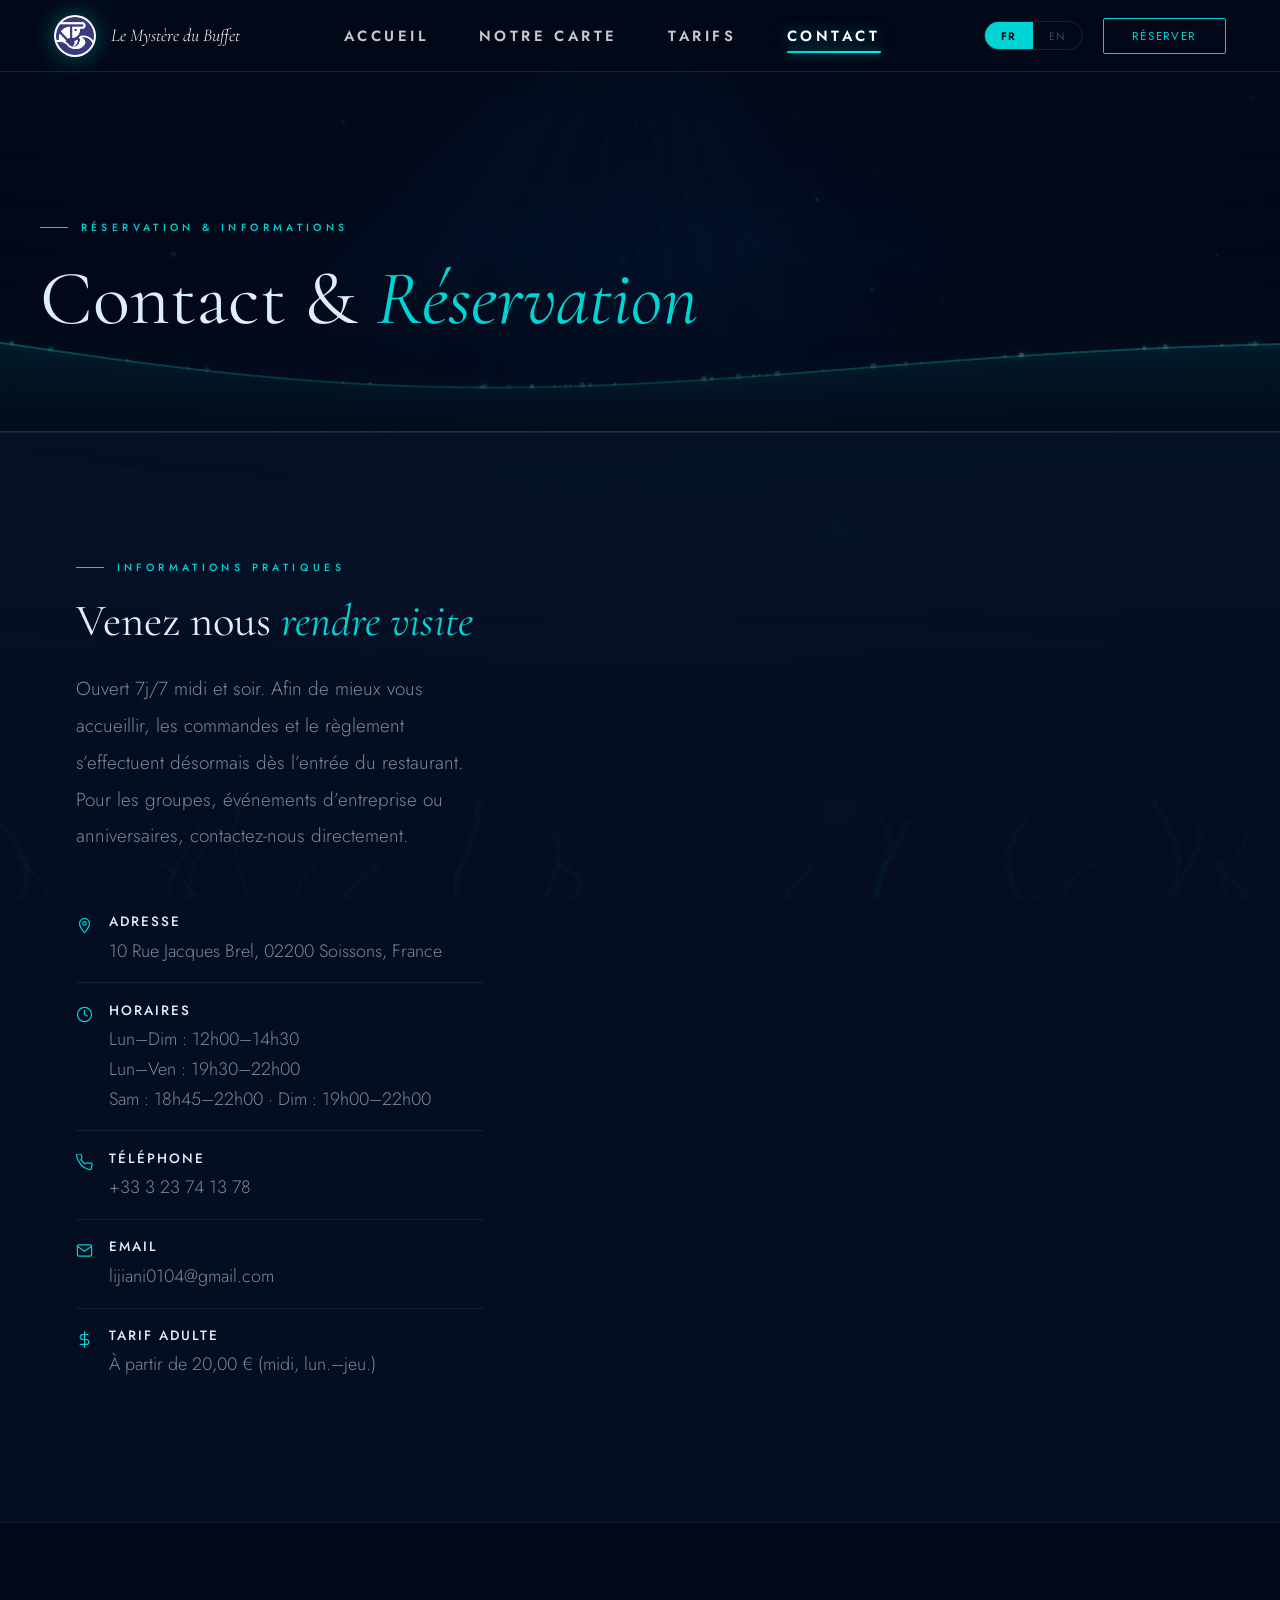
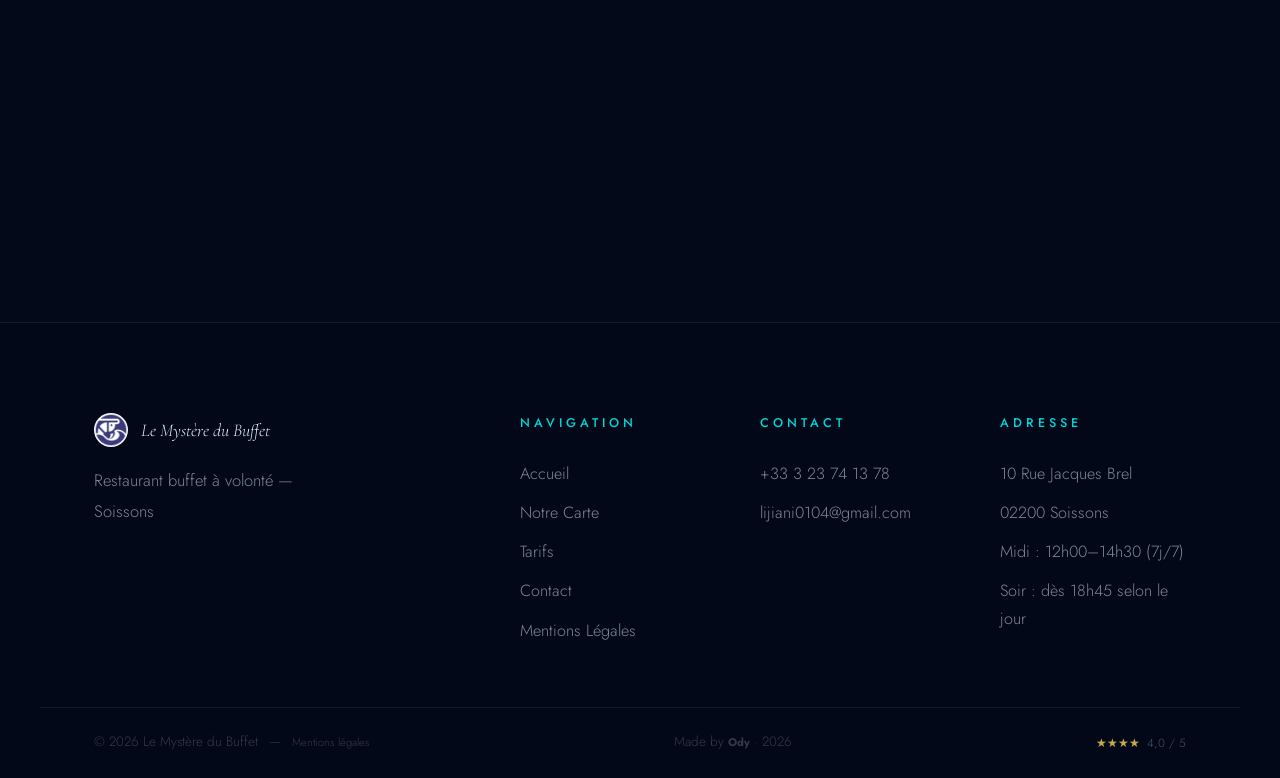
==== commit 95954b7e: "suppression bg hero, sous-titre, numeros, formulaire resa, bloc tarifs footer, numero 06, site web; " ====
--- a/pages/contact.html
+++ b/pages/contact.html
@@ -125,7 +125,7 @@
       <div data-reveal>
         <p class="lbl" data-fr="Informations Pratiques" data-en="Practical Information">Informations Pratiques</p>
         <h2 class="sec-title" style="font-size:clamp(1.8rem,3.5vw,2.6rem);margin-bottom:1.4rem" data-fr="Venez nous <em>rendre visite</em>" data-en="Come <em>visit us</em>">Venez nous <em>rendre visite</em></h2>
-        <p class="cinfo-text" data-fr="Ouvert 7j/7 midi et soir. Afin de mieux vous accueillir, les commandes et le r&egrave;glement s&rsquo;effectuent d&eacute;sormais &agrave; l&rsquo;int&eacute;rieur du restaurant. Pour les groupes, &eacute;v&eacute;nements d&rsquo;entreprise ou anniversaires, contactez-nous directement." data-en="Open 7 days a week for lunch and dinner. To better welcome you, orders and payments are now made inside the restaurant. For groups, corporate events or birthdays, please contact us directly.">Ouvert 7j/7 midi et soir. Afin de mieux vous accueillir, les commandes et le r&egrave;glement s&rsquo;effectuent d&eacute;sormais &agrave; l&rsquo;int&eacute;rieur du restaurant. Pour les groupes, &eacute;v&eacute;nements d&rsquo;entreprise ou anniversaires, contactez-nous directement.</p>
+        <p class="cinfo-text" data-fr="Ouvert 7j/7 midi et soir. Afin de mieux vous accueillir, les commandes et le r&egrave;glement s&rsquo;effectuent d&eacute;sormais d&egrave;s l&rsquo;entr&eacute;e du restaurant. Pour les groupes, &eacute;v&eacute;nements d&rsquo;entreprise ou anniversaires, contactez-nous directement." data-en="Open 7 days a week for lunch and dinner. To better welcome you, orders and payments are now made at the entrance of the restaurant. For groups, corporate events or birthdays, please contact us directly.">Ouvert 7j/7 midi et soir. Afin de mieux vous accueillir, les commandes et le r&egrave;glement s&rsquo;effectuent d&eacute;sormais d&egrave;s l&rsquo;entr&eacute;e du restaurant. Pour les groupes, &eacute;v&eacute;nements d&rsquo;entreprise ou anniversaires, contactez-nous directement.</p>
         <div class="clist">
           <div class="citem">
             <span class="cico"><svg viewBox="0 0 24 24"><path d="M12 2C8.13 2 5 5.13 5 9c0 5.25 7 13 7 13s7-7.75 7-13c0-3.87-3.13-7-7-7z"/><circle cx="12" cy="9" r="2.5"/></svg></span>
@@ -137,39 +137,17 @@
           </div>
           <div class="citem">
             <span class="cico"><svg viewBox="0 0 24 24"><path d="M22 16.92v3a2 2 0 01-2.18 2 19.79 19.79 0 01-8.63-3.07A19.5 19.5 0 013.68 9.81 19.79 19.79 0 01.61 1.18 2 2 0 012.6 0h3a2 2 0 012 1.72c.13 1 .37 1.97.73 2.9a2 2 0 01-.45 2.11L6.91 7.91a16 16 0 006.06 6.06l1.18-.98a2 2 0 012.11-.45c.93.36 1.9.6 2.9.73A2 2 0 0122 16.92z"/></svg></span>
-            <div class="citem-txt"><strong data-fr="T&eacute;l&eacute;phone" data-en="Phone">T&eacute;l&eacute;phone</strong><a href="tel:+33323741378">+33 3 23 74 13 78</a><br><a href="tel:0618361949">06 18 36 19 49</a></div>
+            <div class="citem-txt"><strong data-fr="T&eacute;l&eacute;phone" data-en="Phone">T&eacute;l&eacute;phone</strong><a href="tel:+33323741378">+33 3 23 74 13 78</a></div>
           </div>
           <div class="citem">
             <span class="cico"><svg viewBox="0 0 24 24"><path d="M4 4h16c1.1 0 2 .9 2 2v12c0 1.1-.9 2-2 2H4c-1.1 0-2-.9-2-2V6c0-1.1.9-2 2-2z"/><polyline points="22,6 12,13 2,6"/></svg></span>
             <div class="citem-txt"><strong>Email</strong><a href="mailto:lijiani0104@gmail.com">lijiani0104@gmail.com</a></div>
           </div>
           <div class="citem">
-            <span class="cico"><svg viewBox="0 0 24 24"><circle cx="12" cy="12" r="10"/><line x1="2" y1="12" x2="22" y2="12"/><path d="M12 2a15.3 15.3 0 014 10 15.3 15.3 0 01-4 10 15.3 15.3 0 01-4-10 15.3 15.3 0 014-10z"/></svg></span>
-            <div class="citem-txt"><strong>Site web</strong><a href="http://lemysteredubuffet.com" target="_blank" rel="noopener">lemysteredubuffet.com</a></div>
-          </div>
-          <div class="citem">
             <span class="cico"><svg viewBox="0 0 24 24"><line x1="12" y1="1" x2="12" y2="23"/><path d="M17 5H9.5a3.5 3.5 0 000 7h5a3.5 3.5 0 010 7H6"/></svg></span>
             <div class="citem-txt"><strong data-fr="Tarif adulte" data-en="Adult price">Tarif adulte</strong><span data-fr="&Agrave; partir de 20,00 &euro; (midi, lun.&ndash;jeu.)" data-en="From &euro;20.00 (lunch, Mon.&ndash;Thu.)">&Agrave; partir de 20,00 &euro; (midi, lun.&ndash;jeu.)</span></div>
           </div>
         </div>
-      </div>
-      <div class="cform" data-reveal id="resa-form">
-        <p class="lbl" style="margin-bottom:1.5rem" data-fr="Demande de R&eacute;servation" data-en="Reservation Request">Demande de R&eacute;servation</p>
-        <div class="fg2">
-          <div class="fg"><label data-fr="Pr&eacute;nom" data-en="First Name">Pr&eacute;nom</label><input type="text" name="prenom" data-ph-fr="Jean" data-ph-en="John" placeholder="Jean"></div>
-          <div class="fg"><label data-fr="Nom" data-en="Last Name">Nom</label><input type="text" name="nom" data-ph-fr="Dupont" data-ph-en="Smith" placeholder="Dupont"></div>
-          <div class="fg"><label>Email</label><input type="email" name="email" placeholder="votre@email.com"></div>
-          <div class="fg"><label data-fr="T&eacute;l&eacute;phone" data-en="Phone">T&eacute;l&eacute;phone</label><input type="tel" name="tel" placeholder="+33 6 00 00 00 00"></div>
-          <div class="fg"><label data-fr="Date souhait&eacute;e" data-en="Preferred Date">Date souhait&eacute;e</label><input type="date" name="date"></div>
-          <div class="fg"><label data-fr="Service" data-en="Service">Service</label><select><option value="" data-fr="Choisir..." data-en="Choose...">Choisir...</option><option value="midi" data-fr="Midi (d&eacute;jeuner)" data-en="Lunch">Midi (d&eacute;jeuner)</option><option value="soir" data-fr="Soir (d&icirc;ner)" data-en="Dinner">Soir (d&icirc;ner)</option></select></div>
-          <div class="fg"><label data-fr="Adultes" data-en="Adults">Adultes</label><input type="number" name="adultes" min="1" max="300" placeholder="2"></div>
-          <div class="fg"><label data-fr="Enfants" data-en="Children">Enfants</label><input type="number" name="enfants" min="0" max="50" placeholder="0"></div>
-          <div class="fg"><label data-fr="Occasion" data-en="Occasion">Occasion</label><select><option value="" data-fr="S&eacute;lectionner..." data-en="Select...">S&eacute;lectionner...</option><option value="standard" data-fr="Repas standard" data-en="Standard meal">Repas standard</option><option value="birthday" data-fr="Anniversaire" data-en="Birthday">Anniversaire</option><option value="business" data-fr="Repas d&rsquo;affaires" data-en="Business meal">Repas d&rsquo;affaires</option><option value="group" data-fr="Repas de groupe" data-en="Group event">Repas de groupe</option><option value="other" data-fr="Autre" data-en="Other">Autre</option></select></div>
-          <div class="fg"><label data-fr="Allergies connues" data-en="Known allergies">Allergies connues</label><input type="text" name="allergies" data-ph-fr="Lait, gluten, fruits &agrave; coques..." data-ph-en="Milk, gluten, nuts..." placeholder="Lait, gluten..."></div>
-          <div class="fg full"><label data-fr="Message ou demande particuli&egrave;re" data-en="Message or special request">Message ou demande particuli&egrave;re</label><textarea name="message" data-ph-fr="Chaise haute, d&eacute;coration d&rsquo;anniversaire, acc&egrave;s mobilit&eacute; r&eacute;duite..." data-ph-en="High chair, birthday decoration, wheelchair access..." placeholder="Chaise haute, d&eacute;coration..."></textarea></div>
-        </div>
-        <button class="f-submit" data-fr="Envoyer ma demande" data-en="Send my request">Envoyer ma demande</button>
-        <p class="f-note" data-fr="Nous vous contacterons dans les 24 heures pour confirmer votre r&eacute;servation. Pour une r&eacute;ponse rapide, appelez-nous au +33 3 23 74 13 78." data-en="We will contact you within 24 hours to confirm your reservation. For a quick response, call us at +33 3 23 74 13 78.">Nous vous contacterons dans les 24 heures pour confirmer votre r&eacute;servation. Pour une r&eacute;ponse rapide, appelez-nous au +33 3 23 74 13 78.</p>
       </div>
     </div>
   </div>
@@ -195,12 +173,12 @@
         <li><a href="mentions-legales.html" data-fr="Mentions L&eacute;gales" data-en="Legal Notice">Mentions L&eacute;gales</a></li>
       </ul>
     </div>
-    <div class="fcol"><h5>Contact</h5><ul><li><a href="tel:+33323741378">+33 3 23 74 13 78</a></li><li><a href="tel:0618361949">06 18 36 19 49</a></li><li><a href="mailto:lijiani0104@gmail.com">lijiani0104@gmail.com</a></li></ul></div>
+    <div class="fcol"><h5>Contact</h5><ul><li><a href="tel:+33323741378">+33 3 23 74 13 78</a></li><li><a href="mailto:lijiani0104@gmail.com">lijiani0104@gmail.com</a></li></ul></div>
     <div class="fcol"><h5 data-fr="Adresse" data-en="Address">Adresse</h5><ul><li><span>10 Rue Jacques Brel</span></li><li><span>02200 Soissons</span></li><li><span data-fr="Midi : 12h00&ndash;14h30 (7j/7)" data-en="Lunch: 12:00&ndash;2:30pm (7d/7)">Midi : 12h00&ndash;14h30 (7j/7)</span></li><li><span data-fr="Soir : d&#232;s 18h45 selon le jour" data-en="Dinner: from 6:45pm depending on day">Soir : d&#232;s 18h45 selon le jour</span></li></ul></div>
   </div>
   <div class="footer-bottom">
     <p>&copy; 2026 Le Myst&egrave;re du Buffet &ensp;&mdash;&ensp; <a href="mentions-legales.html" data-fr="Mentions l&eacute;gales" data-en="Legal notice">Mentions l&eacute;gales</a></p>
-    <p>Made by <strong>Ody</strong> &middot; 2026</p>
+    <p>Made by <a href="https://odyssey.ad/partners" target="_blank" rel="noopener"><strong>Ody</strong></a> &middot; 2026</p>
     <div class="footer-rating"><span class="stars">&#9733;&#9733;&#9733;&#9733;</span><span>4,0 / 5</span></div>
   </div>
 </footer>
